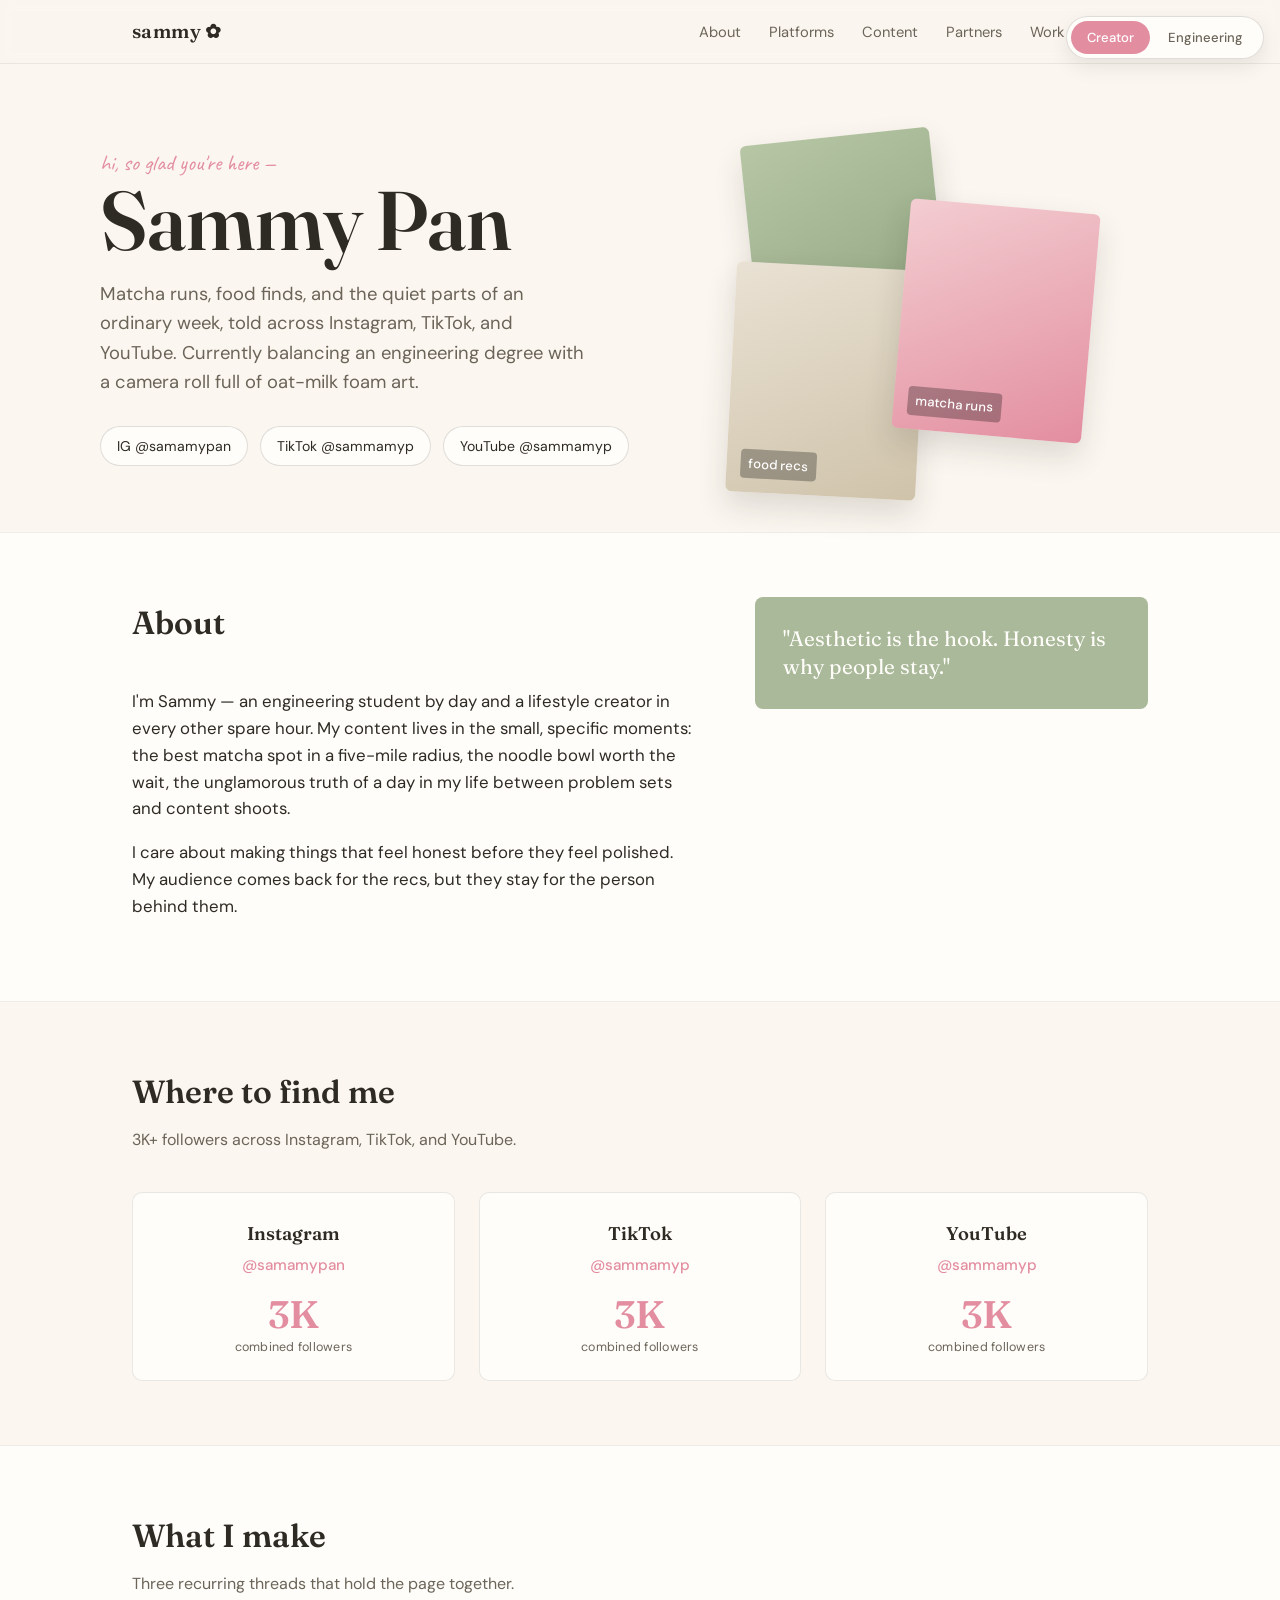
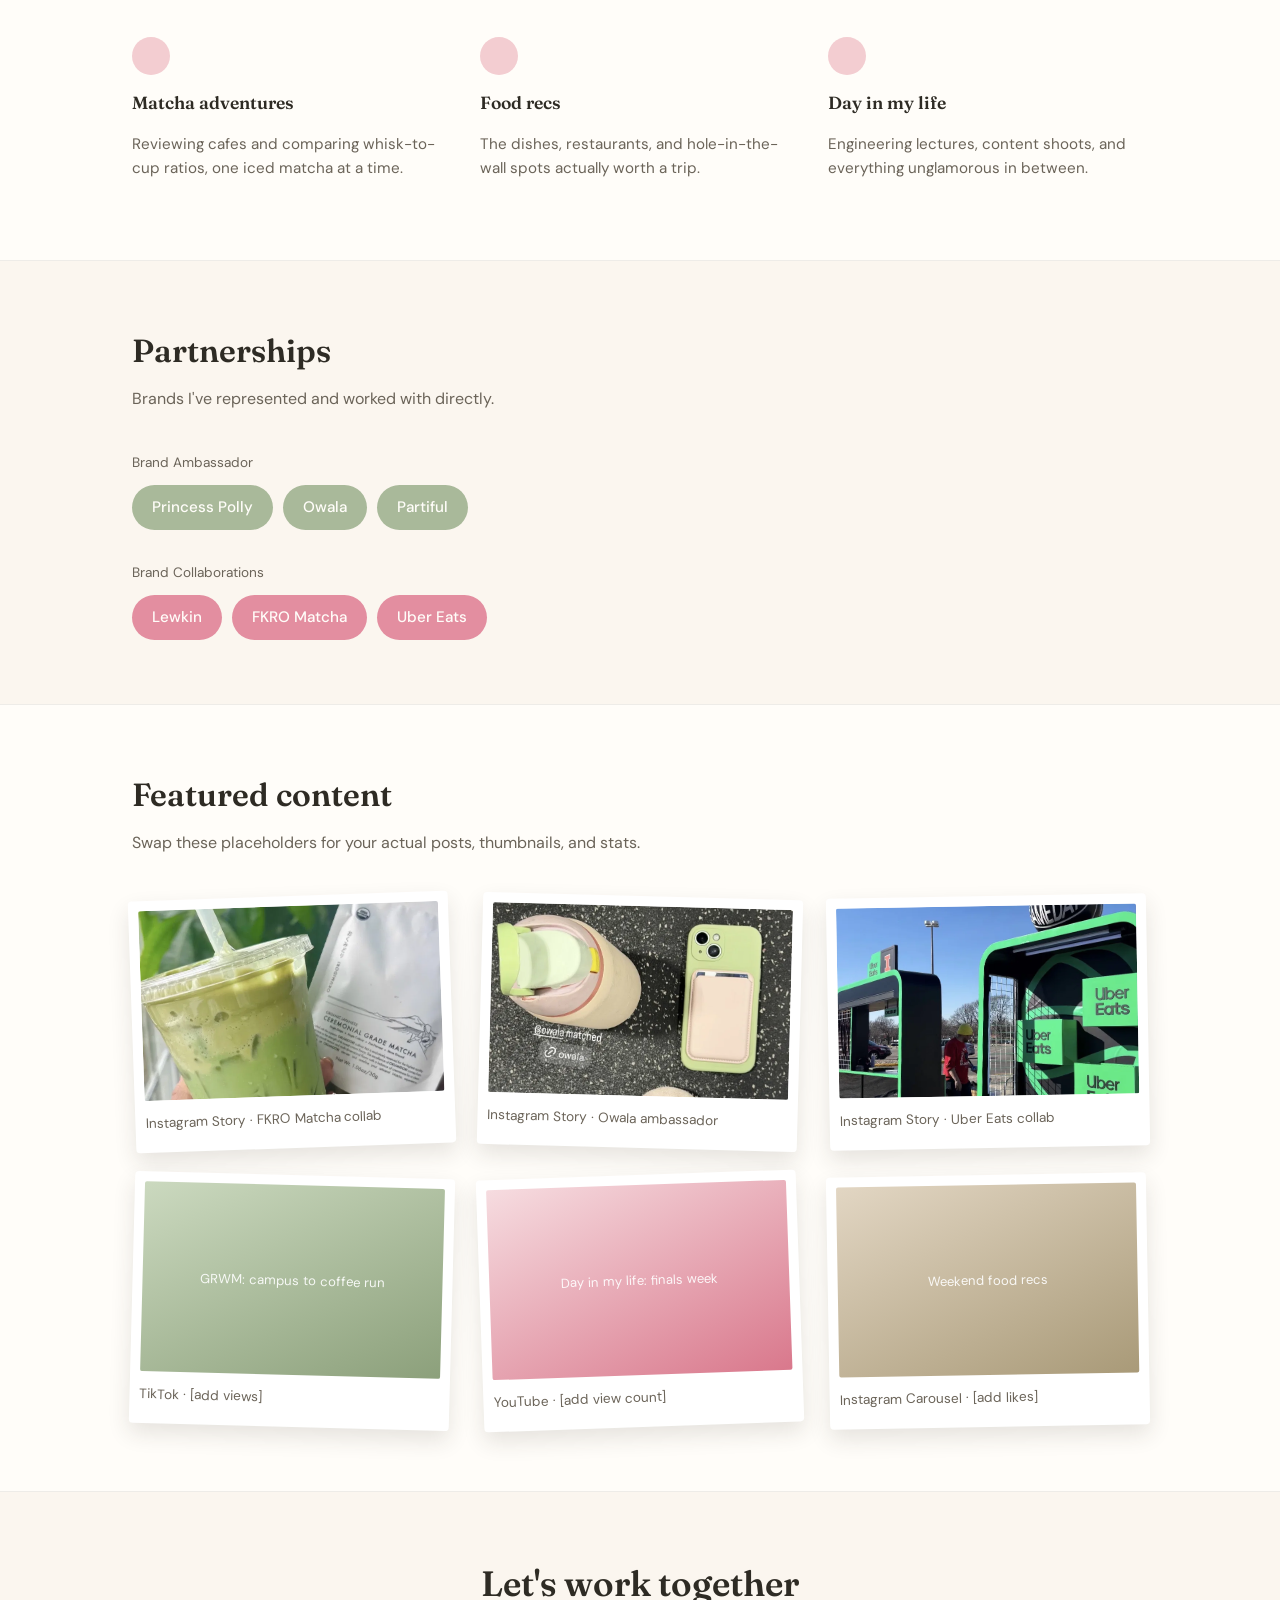
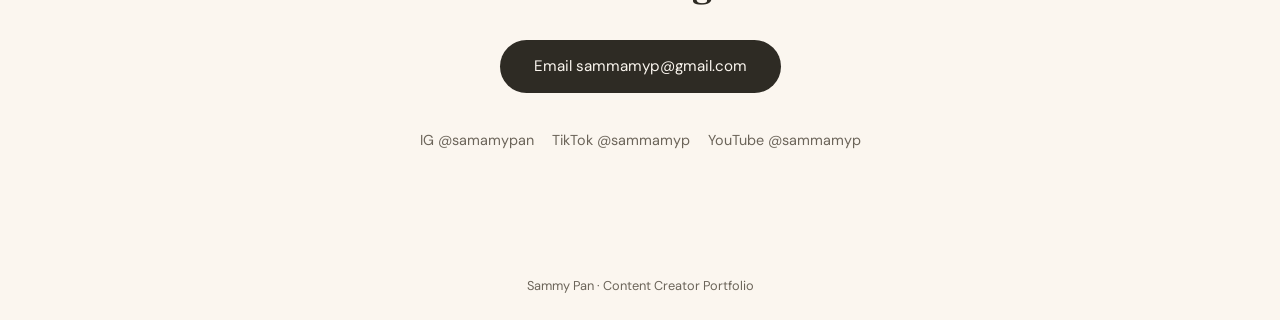
==== index.html @ 7d00486c "Add portfolio site Co-Authored-By: Claude Sonnet 5 <noreply@anthropic.com>" ====
<!DOCTYPE html>
<html lang="en">
<head>
<meta charset="UTF-8">
<meta name="viewport" content="width=device-width, initial-scale=1.0">
<title>Samantha Pan — Portfolio</title>
<link rel="preconnect" href="https://fonts.googleapis.com">
<link href="https://fonts.googleapis.com/css2?family=Fraunces:ital,opsz,wght@0,9..144,300;0,9..144,500;0,9..144,600;1,9..144,500&family=DM+Sans:wght@400;500;700&family=Caveat:wght@500;600&family=JetBrains+Mono:wght@400;500&display=swap" rel="stylesheet">
<link rel="stylesheet" href="style.css">
</head>
<body>

<div class="mode-switch">
  <button class="creator-btn active" onclick="setMode('creator')">Creator</button>
  <button class="eng-btn" onclick="setMode('engineering')">Engineering</button>
</div>

<!-- ============ CREATOR VIEW ============ -->
<div id="view-creator">

  <nav>
    <div class="wrap">
      <div class="brand">sammy ✿</div>
      <ul>
        <li><a href="#about">About</a></li>
        <li><a href="#platforms">Platforms</a></li>
        <li><a href="#pillars">Content</a></li>
        <li><a href="#partners">Partners</a></li>
        <li><a href="#featured">Work</a></li>
        <li><a href="#contact">Contact</a></li>
      </ul>
    </div>
  </nav>

  <header class="hero wrap">
    <div class="hero-grid">
      <div>
        <span class="note">hi, so glad you're here —</span>
        <h1>Sammy Pan</h1>
        <p class="tagline">Matcha runs, food finds, and the quiet parts of an ordinary week, told across Instagram, TikTok, and YouTube. Currently balancing an engineering degree with a camera roll full of oat-milk foam art.</p>
        <div class="handles">
          <span class="handle-chip">IG @samamypan</span>
          <span class="handle-chip">TikTok @sammamyp</span>
          <span class="handle-chip">YouTube @sammamyp</span>
        </div>
      </div>
      <div class="stack">
        <div class="card c1"><span>day in my life</span></div>
        <div class="card c2"><span>matcha runs</span></div>
        <div class="card c3"><span>food recs</span></div>
      </div>
    </div>
  </header>

  <section id="about">
    <div class="wrap about-grid">
      <div>
        <div class="section-head"><h2>About</h2></div>
        <p>I'm Sammy — an engineering student by day and a lifestyle creator in every other spare hour. My content lives in the small, specific moments: the best matcha spot in a five-mile radius, the noodle bowl worth the wait, the unglamorous truth of a day in my life between problem sets and content shoots.</p>
        <p>I care about making things that feel honest before they feel polished. My audience comes back for the recs, but they stay for the person behind them.</p>
      </div>
      <div class="pull">"Aesthetic is the hook. Honesty is why people stay."</div>
    </div>
  </section>

  <section id="platforms">
    <div class="wrap">
      <div class="section-head"><h2>Where to find me</h2><p>3K+ followers across Instagram, TikTok, and YouTube.</p></div>
      <div class="platform-grid">
        <div class="platform stat-only">
          <h3>Instagram</h3>
          <div class="handle">@samamypan</div>
          <div class="stat-number">3K<span>combined followers</span></div>
        </div>
        <div class="platform stat-only">
          <h3>TikTok</h3>
          <div class="handle">@sammamyp</div>
          <div class="stat-number">3K<span>combined followers</span></div>
        </div>
        <div class="platform stat-only">
          <h3>YouTube</h3>
          <div class="handle">@sammamyp</div>
          <div class="stat-number">3K<span>combined followers</span></div>
        </div>
      </div>
    </div>
  </section>

  <section id="pillars">
    <div class="wrap">
      <div class="section-head"><h2>What I make</h2><p>Three recurring threads that hold the page together.</p></div>
      <div class="pillar-row">
        <div class="pillar"><div class="mark"></div><h3>Matcha adventures</h3><p>Reviewing cafes and comparing whisk-to-cup ratios, one iced matcha at a time.</p></div>
        <div class="pillar"><div class="mark"></div><h3>Food recs</h3><p>The dishes, restaurants, and hole-in-the-wall spots actually worth a trip.</p></div>
        <div class="pillar"><div class="mark"></div><h3>Day in my life</h3><p>Engineering lectures, content shoots, and everything unglamorous in between.</p></div>
      </div>
    </div>
  </section>

  <section id="partners">
    <div class="wrap">
      <div class="section-head"><h2>Partnerships</h2><p>Brands I've represented and worked with directly.</p></div>
      <div class="partner-block">
        <div class="partner-label">Brand Ambassador</div>
        <div class="chips"><span class="chip">Princess Polly</span><span class="chip">Owala</span><span class="chip">Partiful</span></div>
      </div>
      <div class="partner-block">
        <div class="partner-label">Brand Collaborations</div>
        <div class="chips"><span class="chip alt">Lewkin</span><span class="chip alt">FKRO Matcha</span><span class="chip alt">Uber Eats</span></div>
      </div>
    </div>
  </section>

  <section id="featured">
    <div class="wrap">
      <div class="section-head"><h2>Featured content</h2><p>Swap these placeholders for your actual posts, thumbnails, and stats.</p></div>
      <div class="featured-grid">
        <div class="polaroid r1"><div class="photo real"><img src="assets/fkro.png" alt="FKRO Matcha collab"></div><div class="cap">Instagram Story · FKRO Matcha collab</div></div>
        <div class="polaroid r2"><div class="photo real"><img src="assets/owala.png" alt="Owala ambassador content"></div><div class="cap">Instagram Story · Owala ambassador</div></div>
        <div class="polaroid r3"><div class="photo real"><img src="assets/uber.png" alt="Uber Eats campus gameday activation"></div><div class="cap">Instagram Story · Uber Eats collab</div></div>
        <div class="polaroid r2"><div class="photo ph-a">GRWM: campus to coffee run</div><div class="cap">TikTok · [add views]</div></div>
        <div class="polaroid r1"><div class="photo ph-b">Day in my life: finals week</div><div class="cap">YouTube · [add view count]</div></div>
        <div class="polaroid r3"><div class="photo ph-c">Weekend food recs</div><div class="cap">Instagram Carousel · [add likes]</div></div>
      </div>
    </div>
  </section>

  <section id="contact">
    <div class="wrap">
      <h2>Let's work together</h2>
      <a class="cta-btn" href="mailto:sammamyp@gmail.com">Email sammamyp@gmail.com</a>
      <div class="contact-handles">
        <span>IG @samamypan</span><span>TikTok @sammamyp</span><span>YouTube @sammamyp</span>
      </div>
    </div>
  </section>

  <footer>Sammy Pan · Content Creator Portfolio</footer>
</div>

<!-- ============ ENGINEERING VIEW ============ -->
<div id="view-engineering" style="display:none;">

  <nav>
    <div class="wrap">
      <div class="brand mono">S. PAN — ME</div>
      <ul>
        <li><a href="#eng-skills">Skills</a></li>
        <li><a href="#eng-projects">Projects</a></li>
        <li><a href="#eng-research">Research</a></li>
        <li><a href="#eng-experience">Experience</a></li>
        <li><a href="#eng-achievements">Achievements</a></li>
        <li><a href="#eng-contact">Contact</a></li>
      </ul>
    </div>
  </nav>

  <header class="hero wrap">
    <div class="eng-hero-grid">
      <div>
        <span class="eng-tag">MECHANICAL ENGINEERING / MINOR IN CS</span>
        <h1>Samantha Pan</h1>
        <p class="tagline">I design, prototype, and build — from CAD models to code. Currently studying Mechanical Engineering at UIUC, with hands-on work spanning robotics, sustainable product design, and full-stack software.</p>
        <div class="eng-links">
          <a class="eng-btn solid" href="Samantha_Pan_Resume.pdf" target="_blank">Download Resume</a>
          <a class="eng-btn" href="https://www.linkedin.com/in/samanthap6" target="_blank">LinkedIn</a>
          <a class="eng-btn" href="mailto:samanthapan06@gmail.com">Email</a>
        </div>
      </div>
      <div class="spec-card">
        <div class="label">EDUCATION</div>
        <h3>University of Illinois Urbana-Champaign</h3>
        <p>B.S. Mechanical Engineering, Minor in Computer Science<br>Expected May 2028 · GPA 3.92/4.0 · Dean's List</p>
      </div>
    </div>
  </header>

  <section id="eng-skills">
    <div class="wrap">
      <div class="section-head">
        <span class="eng-tag">CAPABILITIES</span>
        <h2>Skills</h2>
      </div>
      <div class="skill-groups">
        <div class="skill-group">
          <h3>Engineering</h3>
          <div class="skill-tags">
            <span class="skill-tag">Autodesk Fusion CAD</span>
            <span class="skill-tag">3D Printing</span>
            <span class="skill-tag">Laser Cutting</span>
            <span class="skill-tag">GD&T</span>
            <span class="skill-tag">CompTIA A+</span>
            <span class="skill-tag">Whimsical</span>
          </div>
        </div>
        <div class="skill-group">
          <h3>Software</h3>
          <div class="skill-tags">
            <span class="skill-tag">JavaScript</span>
            <span class="skill-tag">React.js</span>
            <span class="skill-tag">C++</span>
            <span class="skill-tag">Java</span>
            <span class="skill-tag">Python</span>
            <span class="skill-tag">SQL</span>
            <span class="skill-tag">Git</span>
            <span class="skill-tag">Claude Code</span>
          </div>
        </div>
      </div>
    </div>
  </section>

  <section id="eng-projects">
    <div class="wrap">
      <div class="section-head">
        <span class="eng-tag">SELECTED WORK</span>
        <h2>Projects</h2>
      </div>
      <div class="eng-projects">
        <div class="proj-card">
          <div class="proj-photo" style="padding:0;display:flex;">
            <img src="assets/shelfPrint.png" alt="3D-printed zigzag display shelf, angle 1" style="width:33.33%;height:100%;object-fit:cover;">
            <img src="assets/stairCAD.png" alt="Zigzag shelf CAD model" style="width:33.34%;height:100%;object-fit:cover;background:#1a1a1a;">
          </div>
          <div class="proj-body">
            <div class="date">PERSONAL PROJECT</div>
            <h3>Zigzag Display Shelf</h3>
            <ul>
              <li>Designed and 3D-printed a modular zigzag shelf unit for displaying a figurine collection</li>
              <li>Engineered interlocking slotted rails for structural stability without hardware</li>
              <li>Iterated on print orientation and infill to balance strength and print time</li>
            </ul>
          </div>
        </div>
        <div class="proj-card">
          <div class="proj-photo grad-1" style="padding:0;">
            <img src="assets/roboarm.png" alt="Assembled Arduino robot arm" style="width:100%;height:100%;object-fit:cover;">
          </div>
          <div class="proj-body">
            <div class="date">MAY 2026</div>
            <h3>Arduino Robot Arm</h3>
            <ul>
              <li>Built a 5-DOF robotic arm from an open-source mechanical design, 3D-printing all structural components</li>
              <li>Isolated a 5V/2A+ external supply for the 6 servo motors from Arduino's logic circuit to safely handle high current draw</li>
              <li>Programmed all six servos via PlatformIO with custom speed-controlled interpolation for smooth, non-jerky motion</li>
            </ul>
          </div>
        </div>
        <div class="proj-card">
          <div class="proj-photo grad-2" style="padding:0;">
            <img src="assets/planter.png" alt="Self-watering planter CAD render" style="width:100%;height:100%;object-fit:cover;">
          </div>
          <div class="proj-body">
            <div class="date">MAY 2025</div>
            <h3>Sustainability Redesign: Self-Watering Planter</h3>
            <ul>
              <li>Repurposed a water bottle into a self-watering planter, prototyped in Autodesk Fusion CAD</li>
              <li>Evaluated 8+ design concepts with a Pugh Matrix for functionality, originality, and sustainability</li>
              <li>Created detailed engineering drawings using GD&T</li>
            </ul>
          </div>
        </div>
        <div class="proj-card">
          <div class="proj-photo" style="padding:0;display:flex;">
            <img src="assets/bottleHolderInitialDesign.png" alt="Expandable water bottle holder CAD render" style="width:33.33%;height:100%;object-fit:cover;background:#fff;">
            <img src="assets/bottleHolder.png" alt="Cup holder cross-section engineering drawing" style="width:33.34%;height:100%;object-fit:cover;background:#fff;">
          </div>
          <div class="proj-body">
            <div class="date">GROUP PROJECT</div>
            <h3>Expandable Water Bottle Holder</h3>
            <ul>
              <li>Designed an expandable holder with charm attachments, a release button, and swappable absorbent inserts</li>
              <li>Modeled the assembly in Autodesk Fusion CAD from concept sketch through final render</li>
              <li>Produced a full cross-section assembly drawing with GD&T callouts for manufacturing</li>
            </ul>
          </div>
        </div>
      </div>
    </div>
  </section>

  <section id="eng-research">
    <div class="wrap">
      <div class="section-head">
        <span class="eng-tag">RESEARCH</span>
        <h2>Human-AI Interaction in Craftwork</h2>
        <p>Research assistantship at UIUC's Hands-On Intelligence Lab, studying how people co-create with AI tools during hands-on making.</p>
      </div>
      <div class="eng-hero-grid" style="align-items:start;">
        <div class="spec-card">
          <div class="label">PILOT STUDY</div>
          <h3>Human–AI Interactions in Craftwork Environments</h3>
          <p style="margin-top:10px;">A design-based research study using a 2-hour e-textile patch workshop to observe how 10-15 participants of varying skill levels co-create with AI tools — and what happens to creativity, decision-making, and confidence in the process.</p>
          <p style="margin-top:14px;"><strong style="color:var(--navy);">Role:</strong> Research Assistant under Prof. Kyungwon Koh — helped shape research methodology, questions, and target subjects, and co-organized the workshop with a 7-person research team.</p>
          <p style="margin-top:14px;"><strong style="color:var(--navy);">Early insights:</strong> AI tends to function as a supportive collaborator rather than a replacement, participants often turn to peers over AI in maker settings, and visual demonstration outpaces chat-based guidance for learning.</p>
          <div class="eng-links" style="margin-top:18px;">
            <a class="eng-btn" href="assets/research-poster.pdf" target="_blank">View full poster (PDF)</a>
          </div>
        </div>
        <a href="assets/poster.png" target="_blank" style="display:block;">
          <img src="assets/poster.png" alt="Human-AI Interactions in Craftwork Environments research poster" style="width:100%;border-radius:6px;border:1px solid var(--blueprint-line);box-shadow:0 10px 22px rgba(31,42,56,0.1);">
        </a>
      </div>
      <div class="research-gallery">
        <div class="rg-item"><img src="assets/ideation.png" alt="Concept sketched from brainstorm"><span>Participant Ideation Drawing</span></div>
        <div class="rg-item"><img src="assets/product.png" alt="etextile final product"><span>Participant Completed E-textile</span></div>
        <div class="rg-item"><img src="assets/workshop.png" alt="Workshop participants building e-textile crafts"><span>Workshop in progress</span></div>
        <div class="rg-item"><img src="assets/jellyfish-sketches.jpg" alt="Participant concept sketches for e-textile jellyfish"><span>Participant sketches</span></div>
        <div class="rg-item"><img src="assets/jellyfish-finished.jpg" alt="Finished LED e-textile jellyfish craft"><span>Finished e-textile craft</span></div>
        <div class="rg-item"><img src="assets/bat-plush.jpg" alt="Finished LED e-textile bat craft"><span>Finished e-textile craft</span></div>
        <div class="rg-item"><img src="assets/presenter.jpg" alt="Researcher demonstrating a craft technique"><span>Facilitator demo</span></div>
      </div>
    </div>
  </section>

  <section id="eng-experience">
    <div class="wrap">
      <div class="section-head">
        <span class="eng-tag">WORK HISTORY</span>
        <h2>Experience</h2>
      </div>
      <div class="timeline">
        <div class="tl-item">
          <div class="date">JUN 2026 – AUG 2026</div>
          <h3>Product Automation Intern</h3>
          <div class="org">Simple Fractal · Remote</div>
          <p class="blurb">Designed wireframes for 5 automation bots, built an automated task-creation pipeline connecting Gmail, Google Meet, and Asana with Claude, and shipped 10+ pull requests for UX and ETL improvements.</p>
        </div>
        <div class="tl-item">
          <div class="date">JAN 2026 – PRESENT</div>
          <h3>Research Assistant</h3>
          <div class="org">Hands-On Intelligence Lab, Prof. Kyungwon Koh · Champaign, IL</div>
          <p class="blurb">Study human-AI interaction; helped organize a 10-person workshop analyzing AI integration in craftwork environments.</p>
        </div>
        <div class="tl-item">
          <div class="date">NOV 2024 – MAY 2025</div>
          <h3>Maker Lab Assistant</h3>
          <div class="org">Jackson Innovation Studio · Champaign, IL</div>
          <p class="blurb">Managed inventory for 50+ precision tools and worked with 75+ students to optimize 3D print designs, improving average print time by 20%.</p>
        </div>
      </div>
    </div>
  </section>

  <section id="eng-achievements">
    <div class="wrap">
      <div class="section-head">
        <span class="eng-tag">RECOGNITION</span>
        <h2>Achievements</h2>
      </div>
      <div class="achv-list">
        <div class="achv-item">UIUC Dean's List, 2024–2025</div>
        <div class="achv-item">Grainger Engineering Achievement Scholarship</div>
        <div class="achv-item">Wylder Scholarship</div>
        <div class="achv-item">Legacy Scholarship</div>
      </div>
    </div>
  </section>

  <section id="eng-contact">
    <div class="wrap">
      <h2>Let's connect</h2>
      <div class="eng-links" style="justify-content:center;margin-top:24px;">
        <a class="eng-btn solid" href="mailto:samanthapan06@gmail.com">Email samanthapan06@gmail.com</a>
        <a class="eng-btn" href="https://www.linkedin.com/in/samanthap6" target="_blank">LinkedIn</a>
        <a class="eng-btn" href="Samantha_Pan_Resume.pdf" target="_blank">Resume</a>
      </div>
    </div>
  </section>

  <footer>Samantha Pan · Mechanical Engineering Portfolio</footer>
</div>

<script src="script.js"></script>
</body>
</html>
---- style.css ----
:root{
  /* creator palette */
  --cream:#FBF6EF;
  --sage:#A9B99A;
  --sage-dark:#7C8E71;
  --blush:#F3CDD1;
  --blush-deep:#E38EA0;
  --ink:#2E2B24;
  --ink-soft:#6B6459;
  --paper:#FFFDF9;

  /* engineering palette */
  --navy:#1F2A38;
  --navy-deep:#141D27;
  --steel:#5B7C99;
  --steel-light:#AEC3D4;
  --blueprint:#EFF3F5;
  --blueprint-line:rgba(31,42,56,0.08);
  --eng-ink:#1F2A38;
  --eng-soft:#5B6672;
}

*{box-sizing:border-box;}
html{scroll-behavior:smooth;}
body{
  margin:0;
  background:var(--cream);
  color:var(--ink);
  font-family:'DM Sans', sans-serif;
  font-size:16px;
  line-height:1.6;
  transition:background .35s ease, color .35s ease;
}
h1,h2,h3{
  font-family:'Fraunces', serif;
  font-weight:600;
  margin:0;
}
a{color:inherit;}
.wrap{max-width:1080px;margin:0 auto;padding:0 32px;}
.note{
  font-family:'Caveat', cursive;
  font-size:1.4rem;
  color:var(--blush-deep);
  display:inline-block;
}

/* ============ MODE SWITCH ============ */
.mode-switch{
  position:fixed;
  top:16px;right:16px;
  z-index:100;
  background:var(--paper);
  border:1px solid rgba(46,43,36,0.15);
  border-radius:999px;
  padding:4px;
  display:flex;
  gap:2px;
  box-shadow:0 8px 20px rgba(0,0,0,0.08);
}
.mode-switch button{
  border:none;
  background:transparent;
  padding:8px 16px;
  border-radius:999px;
  font-family:'DM Sans',sans-serif;
  font-size:0.82rem;
  font-weight:500;
  cursor:pointer;
  color:var(--ink-soft);
  transition:background .2s, color .2s;
}
.mode-switch button.active.creator-btn{background:var(--blush-deep);color:#fff;}
.mode-switch button.active.eng-btn{background:var(--navy);color:#fff;}
@media (max-width:520px){
  .mode-switch{top:auto;bottom:16px;right:16px;}
}

/* ============ SHARED NAV ============ */
nav{
  position:sticky;top:0;z-index:50;
  background:rgba(251,246,239,0.9);
  backdrop-filter:blur(6px);
  border-bottom:1px solid rgba(46,43,36,0.08);
}
nav .wrap{
  display:flex;align-items:center;justify-content:space-between;
  padding-top:16px;padding-bottom:16px;
}
nav .brand{font-family:'Fraunces',serif;font-weight:600;font-size:1.2rem;letter-spacing:0.02em;}
nav ul{list-style:none;display:flex;gap:28px;margin:0;padding:0;}
nav a{text-decoration:none;font-size:0.92rem;color:var(--ink-soft);transition:color .2s;}
nav a:hover{color:var(--blush-deep);}
@media (max-width:640px){ nav ul{gap:14px;} nav a{font-size:0.78rem;} }

/* ================================================================
   CREATOR VIEW
================================================================ */
#view-creator .hero{padding:72px 0 56px;}
.hero-grid{display:grid;grid-template-columns:1.2fr 1fr;gap:48px;align-items:center;}
.hero h1{font-size:clamp(3rem, 7vw, 5.2rem);line-height:0.95;letter-spacing:-0.01em;}
.hero .tagline{margin-top:20px;max-width:38ch;font-size:1.15rem;color:var(--ink-soft);}
.handles{margin-top:28px;display:flex;flex-wrap:wrap;gap:12px;}
.handle-chip{border:1px solid rgba(46,43,36,0.15);padding:8px 16px;border-radius:999px;font-size:0.88rem;background:var(--paper);}
.stack{position:relative;height:340px;}
.card{position:absolute;width:190px;height:230px;border-radius:6px;box-shadow:0 14px 30px rgba(46,43,36,0.14);display:flex;align-items:flex-end;padding:14px;color:#fff;font-size:0.82rem;font-weight:500;}
.card span{background:rgba(0,0,0,0.28);padding:4px 8px;border-radius:4px;}
.card.c1{background:linear-gradient(155deg,#B7C7A6,#8CA07B);top:0;left:40px;transform:rotate(-6deg);}
.card.c2{background:linear-gradient(155deg,#F3CDD1,#E38EA0);top:70px;left:190px;transform:rotate(5deg);z-index:2;}
.card.c3{background:linear-gradient(155deg,#E9E1D3,#CFC3AA);top:130px;left:20px;transform:rotate(3deg);}
@media (max-width:820px){
  .hero-grid{grid-template-columns:1fr;}
  .stack{height:260px;margin-top:12px;}
  .card{width:150px;height:180px;}
  .card.c1{left:10px;} .card.c2{left:130px;top:40px;} .card.c3{left:0;top:90px;}
}

#view-creator section{padding:64px 0;}
#view-creator .section-head{margin-bottom:40px;max-width:60ch;}
#view-creator .section-head h2{font-size:2rem;}
#view-creator .section-head p{color:var(--ink-soft);margin-top:10px;}

#about{background:var(--paper);border-top:1px solid rgba(46,43,36,0.08);border-bottom:1px solid rgba(46,43,36,0.08);}
.about-grid{display:grid;grid-template-columns:1.3fr 0.9fr;gap:56px;align-items:start;}
.about-grid p{font-size:1.05rem;} .about-grid p + p{margin-top:16px;}
.pull{background:var(--sage);color:var(--paper);padding:28px;border-radius:8px;font-family:'Fraunces',serif;font-size:1.3rem;line-height:1.35;}
@media (max-width:820px){ .about-grid{grid-template-columns:1fr;} }

.platform-grid{display:grid;grid-template-columns:repeat(3,1fr);gap:24px;}
.platform{background:var(--paper);border:1px solid rgba(46,43,36,0.1);border-radius:10px;padding:26px;transition:transform .2s ease, box-shadow .2s ease;}
.platform:hover{transform:translateY(-4px);box-shadow:0 12px 24px rgba(46,43,36,0.1);}
.platform h3{font-size:1.15rem;margin-bottom:4px;}
.platform .handle{color:var(--blush-deep);font-weight:500;font-size:0.95rem;}
.platform .stat-placeholder{margin-top:14px;font-size:0.8rem;color:var(--ink-soft);border:1px dashed rgba(46,43,36,0.25);padding:8px 10px;border-radius:6px;}
.platform p.desc{margin-top:12px;font-size:0.92rem;color:var(--ink-soft);}
.platform.stat-only{text-align:center;}
.stat-number{margin-top:18px;font-family:'Fraunces',serif;font-size:2.4rem;font-weight:600;color:var(--blush-deep);line-height:1;}
.stat-number span{display:block;margin-top:8px;font-family:'DM Sans',sans-serif;font-size:0.78rem;font-weight:400;color:var(--ink-soft);letter-spacing:0.02em;}
@media (max-width:820px){ .platform-grid{grid-template-columns:1fr;} }

#pillars{background:var(--paper);border-top:1px solid rgba(46,43,36,0.08);border-bottom:1px solid rgba(46,43,36,0.08);}
.pillar-row{display:grid;grid-template-columns:repeat(3,1fr);gap:28px;}
.pillar .mark{width:38px;height:38px;border-radius:50%;background:var(--blush);margin-bottom:14px;}
.pillar h3{font-size:1.1rem;margin-bottom:8px;}
.pillar p{color:var(--ink-soft);font-size:0.95rem;}
@media (max-width:820px){ .pillar-row{grid-template-columns:1fr;} }

.partner-block + .partner-block{margin-top:32px;}
.partner-label{font-size:0.85rem;color:var(--ink-soft);margin-bottom:12px;}
.chips{display:flex;flex-wrap:wrap;gap:10px;}
.chip{background:var(--sage);color:var(--paper);padding:10px 20px;border-radius:999px;font-size:0.95rem;font-weight:500;}
.chip.alt{background:var(--blush-deep);}

#featured{background:var(--paper);border-top:1px solid rgba(46,43,36,0.08);border-bottom:1px solid rgba(46,43,36,0.08);}
.featured-grid{display:grid;grid-template-columns:repeat(3,1fr);gap:28px;}
.polaroid{background:#fff;padding:10px 10px 18px;border-radius:4px;box-shadow:0 10px 22px rgba(46,43,36,0.12);}
.polaroid .photo{height:190px;border-radius:2px;display:flex;align-items:center;justify-content:center;color:rgba(255,255,255,0.9);font-size:0.82rem;text-align:center;padding:12px;overflow:hidden;}
.polaroid .photo.real{padding:0;}
.polaroid .photo.real img{width:100%;height:100%;object-fit:cover;display:block;}
.polaroid .photo.ph-a{background:linear-gradient(155deg,#CBD9BF,#8CA07B);}
.polaroid .photo.ph-b{background:linear-gradient(155deg,#F6DCE0,#D9788C);}
.polaroid .photo.ph-c{background:linear-gradient(155deg,#E2D6C3,#A99A78);}
.polaroid .cap{margin-top:12px;font-size:0.85rem;color:var(--ink-soft);}
.polaroid.r1{transform:rotate(-2deg);} .polaroid.r2{transform:rotate(1.5deg);} .polaroid.r3{transform:rotate(-1deg);}
@media (max-width:820px){ .featured-grid{grid-template-columns:repeat(2,1fr);} }
@media (max-width:520px){ .featured-grid{grid-template-columns:1fr;} }

#view-creator #contact{text-align:center;padding-bottom:100px;}
#view-creator #contact h2{font-size:2.2rem;max-width:20ch;margin:0 auto;}
.cta-btn{display:inline-block;margin-top:28px;background:var(--ink);color:var(--cream);padding:14px 34px;border-radius:999px;text-decoration:none;font-size:0.95rem;transition:transform .2s;}
.cta-btn:hover{transform:translateY(-2px);}
.contact-handles{margin-top:36px;display:flex;justify-content:center;gap:18px;flex-wrap:wrap;color:var(--ink-soft);font-size:0.9rem;}

footer{text-align:center;padding:24px 0;font-size:0.8rem;color:var(--ink-soft);}

/* ================================================================
   ENGINEERING VIEW
================================================================ */
#view-engineering{
  background:
    linear-gradient(var(--blueprint-line) 1px, transparent 1px),
    linear-gradient(90deg, var(--blueprint-line) 1px, transparent 1px);
  background-size:36px 36px;
  background-color:var(--blueprint);
  color:var(--eng-ink);
}
#view-engineering nav{background:rgba(239,243,245,0.92);border-bottom:1px solid var(--blueprint-line);}
#view-engineering nav a:hover{color:var(--steel);}
#view-engineering .mono{font-family:'JetBrains Mono',monospace;}

#view-engineering .hero{padding:80px 0 60px;}
.eng-hero-grid{display:grid;grid-template-columns:1.3fr 0.9fr;gap:48px;align-items:start;}
.eng-tag{font-family:'JetBrains Mono',monospace;font-size:0.78rem;letter-spacing:0.06em;color:var(--steel);}
#view-engineering .hero h1{
  font-size:clamp(2.6rem,6vw,4.2rem);
  line-height:1;
  color:var(--navy);
  margin-top:10px;
}
#view-engineering .hero .tagline{margin-top:18px;max-width:44ch;font-size:1.08rem;color:var(--eng-soft);}
.eng-links{margin-top:26px;display:flex;flex-wrap:wrap;gap:12px;}
.eng-btn{
  display:inline-block;padding:11px 22px;border-radius:4px;
  text-decoration:none;font-size:0.9rem;font-weight:500;
  border:1px solid var(--navy);color:var(--navy);
  transition:background .2s,color .2s;
}
.eng-btn:hover{background:var(--navy);color:#fff;}
.eng-btn.solid{background:var(--navy);color:#fff;}
.eng-btn.solid:hover{background:var(--navy-deep);}

.spec-card{
  background:#fff;border:1px solid var(--blueprint-line);border-radius:4px;
  padding:24px;
}
.spec-card .label{font-family:'JetBrains Mono',monospace;font-size:0.72rem;color:var(--steel);letter-spacing:0.04em;margin-bottom:10px;}
.spec-card h3{font-size:1.15rem;color:var(--navy);}
.spec-card p{font-size:0.92rem;color:var(--eng-soft);margin-top:6px;}
@media (max-width:820px){ .eng-hero-grid{grid-template-columns:1fr;} }

#view-engineering section{padding:60px 0;}
#view-engineering .section-head{margin-bottom:36px;max-width:60ch;}
#view-engineering .section-head .eng-tag{display:block;margin-bottom:8px;}
#view-engineering .section-head h2{font-size:1.9rem;color:var(--navy);}
#view-engineering .section-head p{color:var(--eng-soft);margin-top:8px;}

#eng-skills{background:#fff;border-top:1px solid var(--blueprint-line);border-bottom:1px solid var(--blueprint-line);}
.skill-groups{display:grid;grid-template-columns:1fr 1fr;gap:36px;}
.skill-group h3{font-size:1rem;color:var(--navy);margin-bottom:14px;}
.skill-tags{display:flex;flex-wrap:wrap;gap:8px;}
.skill-tag{
  font-family:'JetBrains Mono',monospace;font-size:0.78rem;
  background:var(--blueprint);border:1px solid var(--blueprint-line);
  color:var(--eng-ink);padding:6px 12px;border-radius:4px;
}
@media (max-width:700px){ .skill-groups{grid-template-columns:1fr;} }

.eng-projects{display:grid;grid-template-columns:repeat(auto-fit,minmax(280px,1fr));gap:26px;}
.proj-card{background:#fff;border:1px solid var(--blueprint-line);border-radius:6px;overflow:hidden;}
.proj-photo{
  height:170px;display:flex;align-items:center;justify-content:center;
  color:rgba(255,255,255,0.92);font-size:0.82rem;text-align:center;padding:14px;
  font-family:'JetBrains Mono',monospace;
}
.proj-photo.grad-1{background:linear-gradient(155deg,#5B7C99,#1F2A38);}
.proj-photo.grad-2{background:linear-gradient(155deg,#8CA07B,#3F4F3A);}
.proj-photo.grad-3{background:linear-gradient(155deg,#7A8A9A,#2E3B48);}
.proj-body{padding:20px;}
.proj-body .date{font-family:'JetBrains Mono',monospace;font-size:0.72rem;color:var(--steel);}
.proj-body h3{font-size:1.05rem;margin-top:6px;color:var(--navy);}
.proj-body ul{margin:10px 0 0;padding-left:18px;font-size:0.87rem;color:var(--eng-soft);}
.proj-body li + li{margin-top:6px;}
@media (max-width:900px){ .eng-projects{grid-template-columns:1fr;} }

#eng-research{border-top:1px solid var(--blueprint-line);}
.research-gallery{
  margin-top:28px;
  display:grid;
  grid-template-columns:repeat(5,1fr);
  gap:14px;
}
.rg-item{background:#fff;border:1px solid var(--blueprint-line);border-radius:6px;overflow:hidden;}
.rg-item img{width:100%;height:130px;object-fit:cover;display:block;}
.rg-item span{display:block;padding:8px 10px;font-size:0.72rem;color:var(--eng-soft);font-family:'JetBrains Mono',monospace;}
@media (max-width:900px){ .research-gallery{grid-template-columns:repeat(3,1fr);} }
@media (max-width:560px){ .research-gallery{grid-template-columns:repeat(2,1fr);} }
#eng-experience{background:#fff;border-top:1px solid var(--blueprint-line);border-bottom:1px solid var(--blueprint-line);}
.timeline{border-left:2px solid var(--blueprint-line);padding-left:28px;}
.tl-item{position:relative;padding-bottom:34px;}
.tl-item:last-child{padding-bottom:0;}
.tl-item::before{
  content:"";position:absolute;left:-33px;top:4px;
  width:10px;height:10px;border-radius:50%;background:var(--steel);
}
.tl-item .date{font-family:'JetBrains Mono',monospace;font-size:0.72rem;color:var(--steel);}
.tl-item h3{font-size:1.05rem;color:var(--navy);margin-top:4px;}
.tl-item .org{font-size:0.9rem;color:var(--eng-soft);margin-top:2px;}
.tl-item p.blurb{font-size:0.9rem;color:var(--eng-soft);margin-top:8px;max-width:65ch;}

.achv-list{display:grid;grid-template-columns:repeat(2,1fr);gap:14px;}
.achv-item{background:#fff;border:1px solid var(--blueprint-line);border-radius:4px;padding:16px 18px;font-size:0.92rem;color:var(--eng-ink);}
@media (max-width:700px){ .achv-list{grid-template-columns:1fr;} }

#view-engineering #contact{text-align:center;padding-bottom:100px;}
#view-engineering #contact h2{color:var(--navy);}
#view-engineering .contact-handles{color:var(--eng-soft);}
#view-engineering footer{color:var(--eng-soft);border-top:1px solid var(--blueprint-line);}
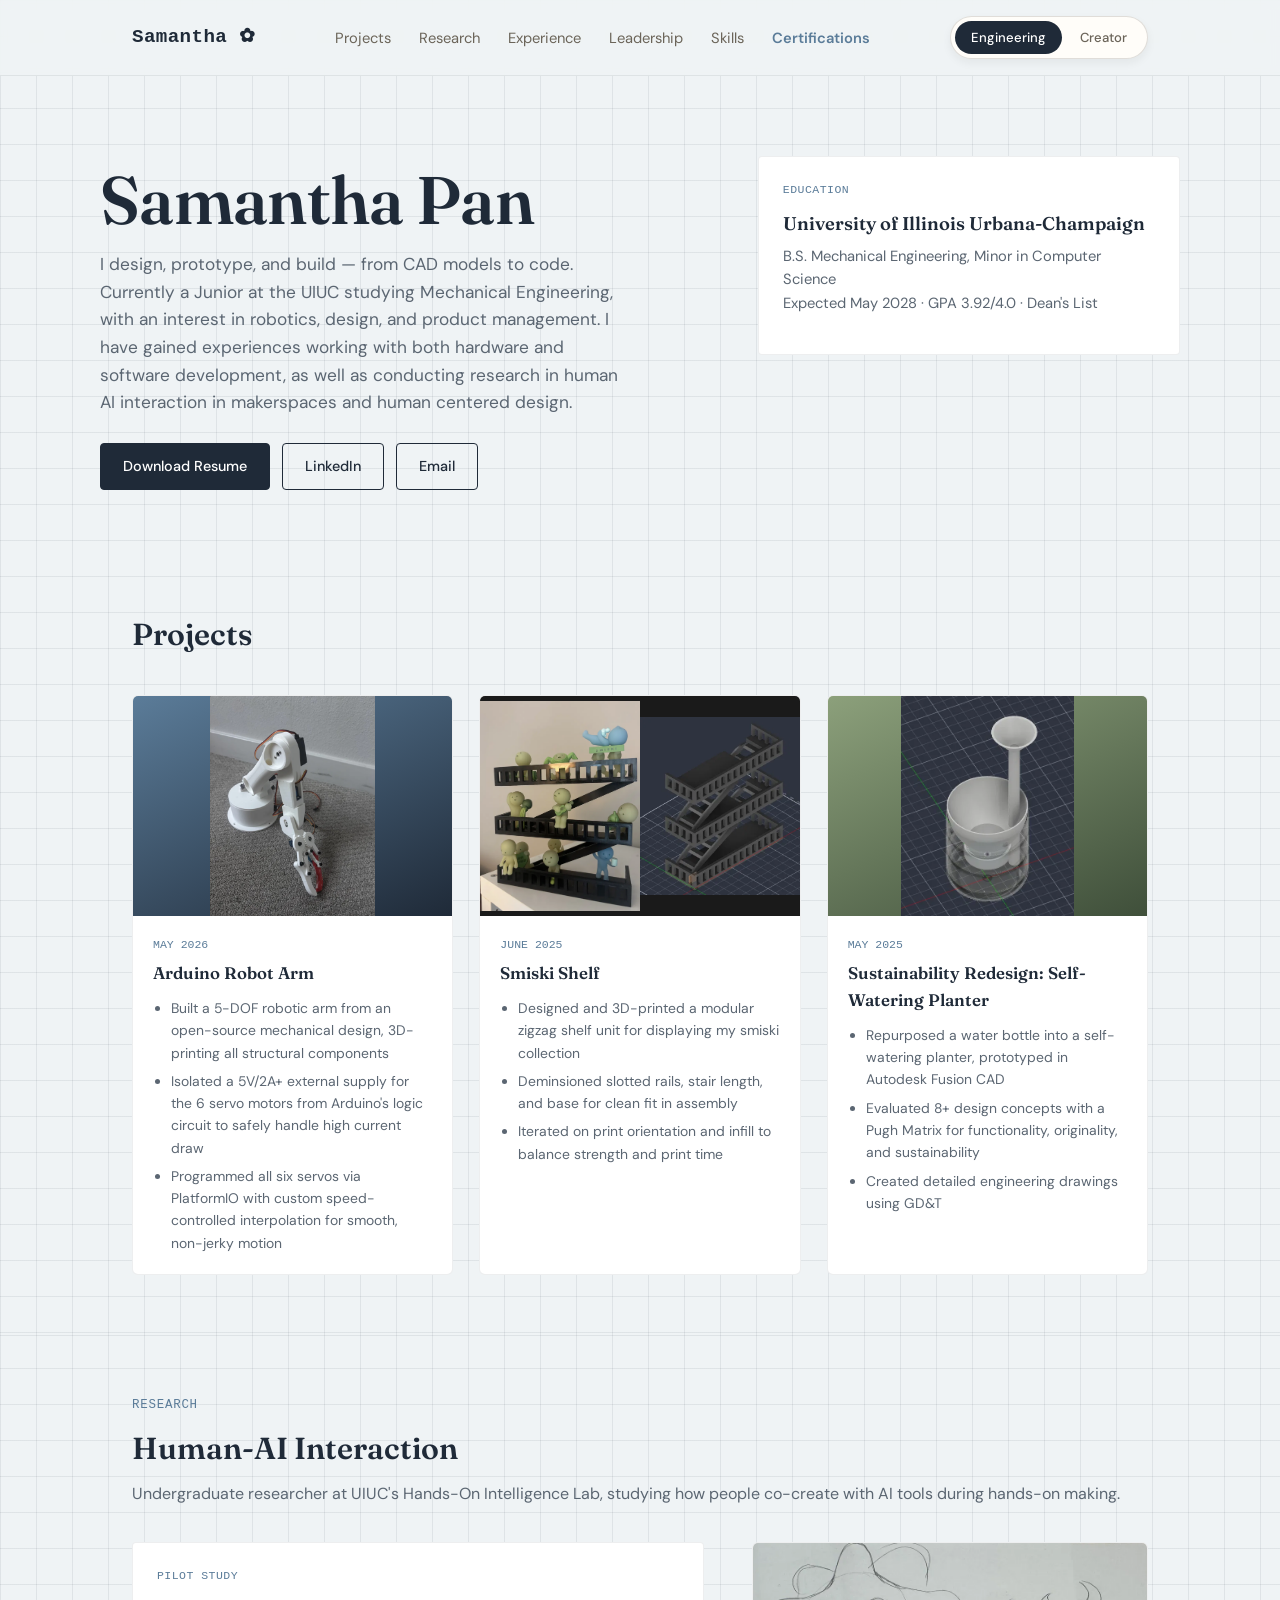
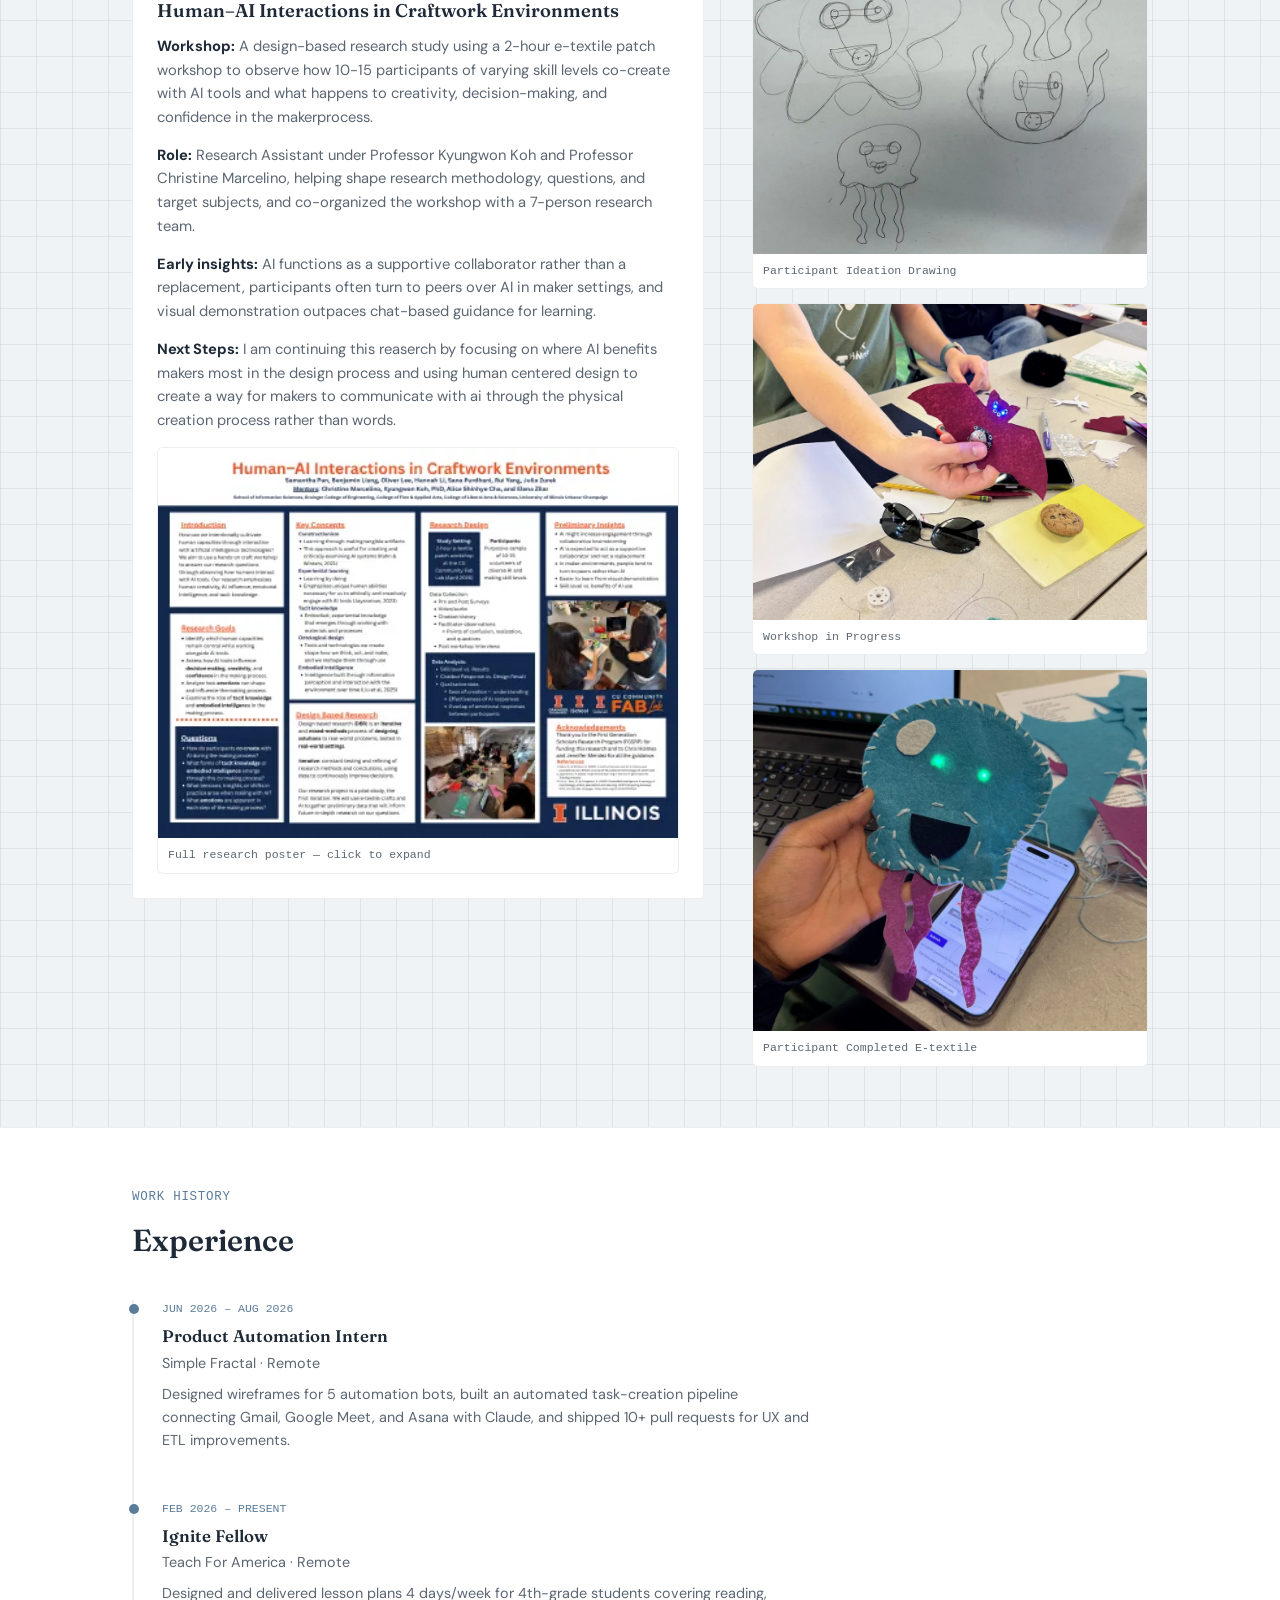
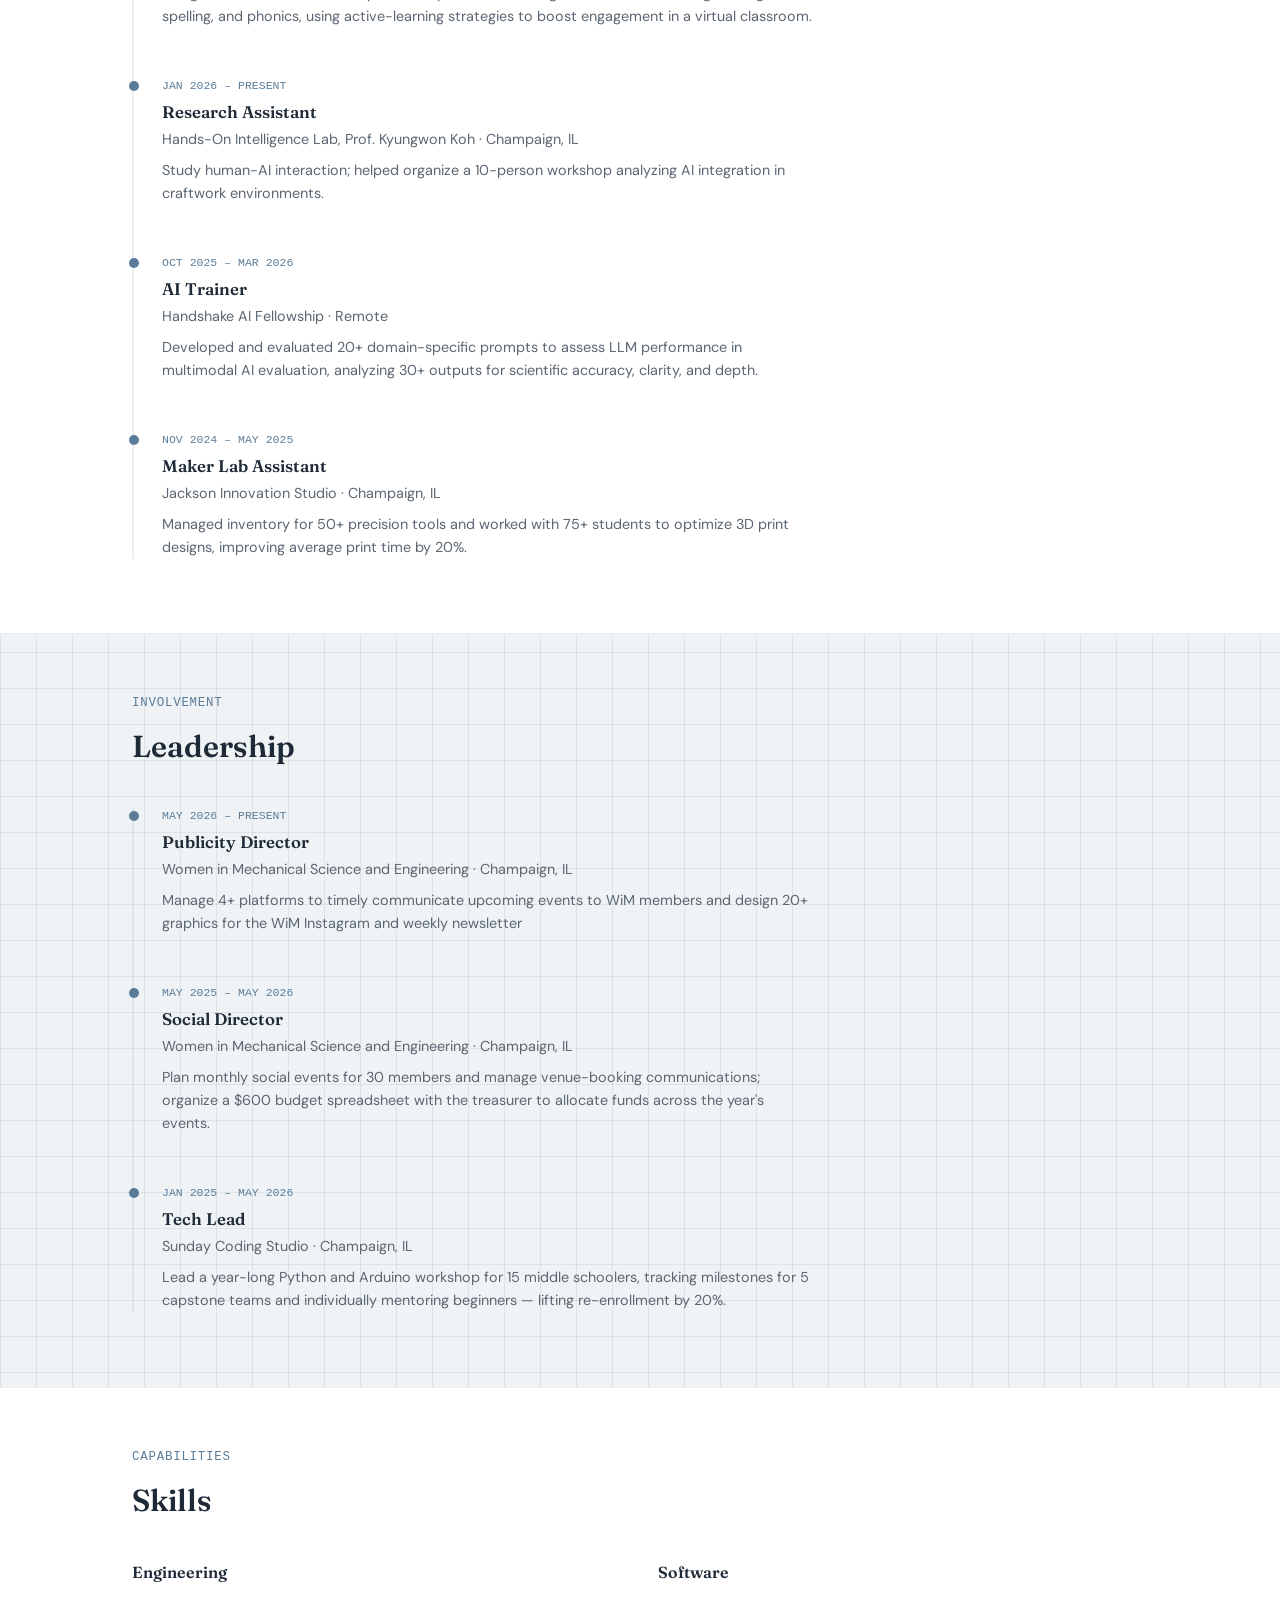
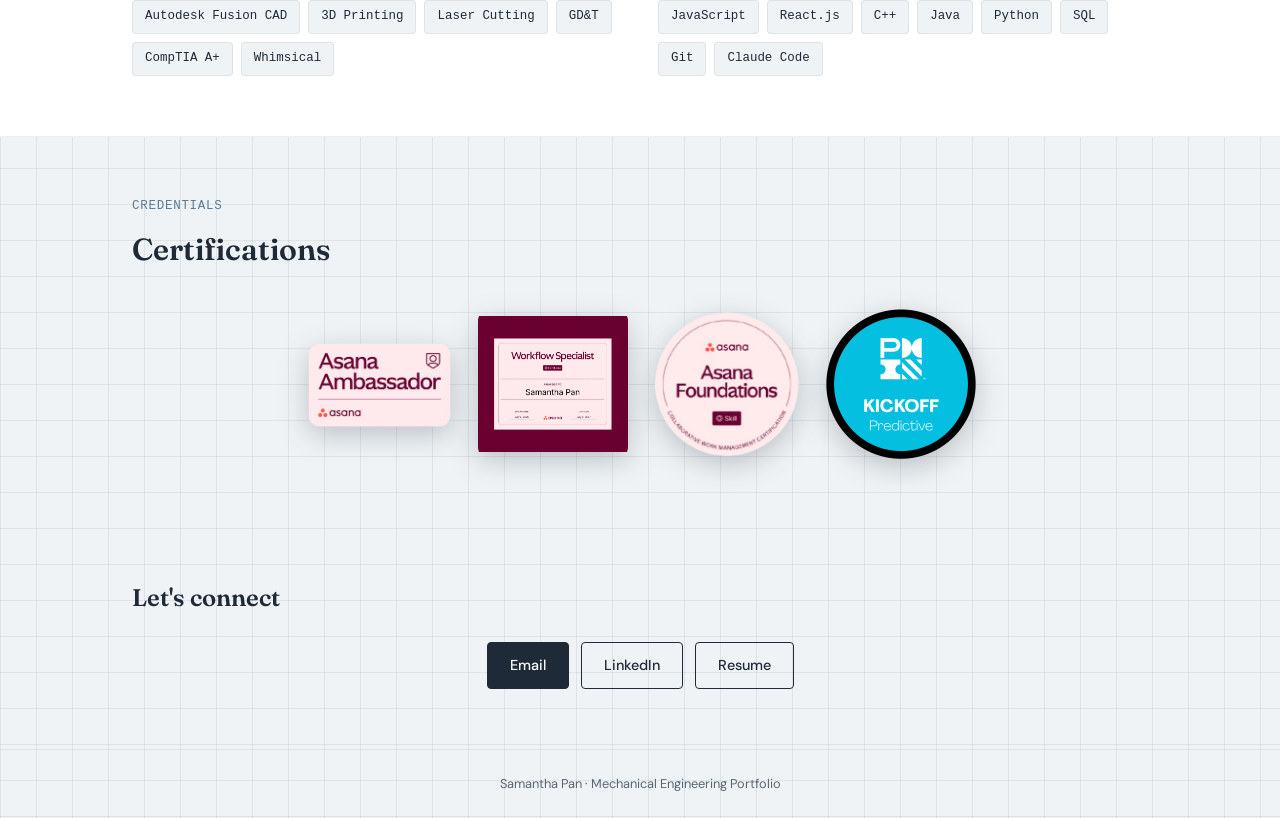
==== commit 78ed1b68: "Finished portfolio changes, animations, images, and details" ====
--- a/index.html
+++ b/index.html
@@ -3,166 +3,178 @@
 <head>
 <meta charset="UTF-8">
 <meta name="viewport" content="width=device-width, initial-scale=1.0">
-<title>Samantha Pan — Portfolio</title>
+<title>Samantha Pan — Engineering Portfolio</title>
 <link rel="preconnect" href="https://fonts.googleapis.com">
 <link href="https://fonts.googleapis.com/css2?family=Fraunces:ital,opsz,wght@0,9..144,300;0,9..144,500;0,9..144,600;1,9..144,500&family=DM+Sans:wght@400;500;700&family=Caveat:wght@500;600&family=JetBrains+Mono:wght@400;500&display=swap" rel="stylesheet">
 <link rel="stylesheet" href="style.css">
 </head>
 <body>
 
-<div class="mode-switch">
-  <button class="creator-btn active" onclick="setMode('creator')">Creator</button>
-  <button class="eng-btn" onclick="setMode('engineering')">Engineering</button>
-</div>
+
 
 <!-- ============ CREATOR VIEW ============ -->
-<div id="view-creator">
+<div id="view-creator" style="display:none;">
 
   <nav>
     <div class="wrap">
-      <div class="brand">sammy ✿</div>
+      <div class="brand">Samantha ✿</div>
       <ul>
         <li><a href="#about">About</a></li>
         <li><a href="#platforms">Platforms</a></li>
         <li><a href="#pillars">Content</a></li>
-        <li><a href="#partners">Partners</a></li>
-        <li><a href="#featured">Work</a></li>
-        <li><a href="#contact">Contact</a></li>
+        <li><a href="#partners">Brands</a></li>
       </ul>
+      <div class="mode-switch">
+        <button class="eng-btn active" onclick="setMode('engineering')">Engineering</button>
+        <button class="creator-btn" onclick="setMode('creator')">Creator</button>
+      </div>
     </div>
   </nav>
 
   <header class="hero wrap">
     <div class="hero-grid">
       <div>
-        <span class="note">hi, so glad you're here —</span>
-        <h1>Sammy Pan</h1>
-        <p class="tagline">Matcha runs, food finds, and the quiet parts of an ordinary week, told across Instagram, TikTok, and YouTube. Currently balancing an engineering degree with a camera roll full of oat-milk foam art.</p>
-        <div class="handles">
-          <span class="handle-chip">IG @samamypan</span>
-          <span class="handle-chip">TikTok @sammamyp</span>
-          <span class="handle-chip">YouTube @sammamyp</span>
+        <span class="note">Welcome to my page —</span>
+        <h1>Samantha Pan</h1>
+        <p class="tagline">Matcha enthusiast, foodie, designer, and engineer</p>
+        <div class="social-icons">
+          <a class="social-icon" href="https://instagram.com/samamypan" target="_blank" aria-label="Instagram">
+            <svg viewBox="0 0 24 24" fill="none" stroke="currentColor" stroke-width="2" stroke-linecap="round" stroke-linejoin="round"><rect x="2" y="2" width="20" height="20" rx="5" ry="5"></rect><path d="M16 11.37A4 4 0 1 1 12.63 8 4 4 0 0 1 16 11.37z"></path><line x1="17.5" y1="6.5" x2="17.51" y2="6.5"></line></svg>
+          </a>
+          <a class="social-icon" href="https://www.tiktok.com/@sammamyp" target="_blank" aria-label="TikTok">
+            <svg viewBox="0 0 24 24" fill="currentColor"><path d="M16.5 2h-3.2v13.6c0 1.5-1.2 2.7-2.7 2.7s-2.7-1.2-2.7-2.7 1.2-2.7 2.7-2.7c.3 0 .6 0 .8.1V9.7c-.3 0-.5-.1-.8-.1-3.2 0-5.9 2.6-5.9 5.9S8.4 21.4 11.6 21.4s5.9-2.6 5.9-5.9V8.4c1.2 1 2.7 1.6 4.4 1.6V6.8c-2.7 0-4.9-2.1-5-4.8z"></path></svg>
+          </a>
+          <a class="social-icon" href="https://www.youtube.com/@sammamypan" target="_blank" aria-label="YouTube">
+            <svg viewBox="0 0 24 24" fill="none" stroke="currentColor" stroke-width="2" stroke-linecap="round" stroke-linejoin="round"><path d="M22.54 6.42a2.78 2.78 0 0 0-1.94-2C18.88 4 12 4 12 4s-6.88 0-8.6.46a2.78 2.78 0 0 0-1.94 2A29 29 0 0 0 1 11.75a29 29 0 0 0 .46 5.33A2.78 2.78 0 0 0 3.4 19c1.72.46 8.6.46 8.6.46s6.88 0 8.6-.46a2.78 2.78 0 0 0 1.94-2 29 29 0 0 0 .46-5.25 29 29 0 0 0-.46-5.33z"></path><polygon points="9.75 15.02 15.5 11.75 9.75 8.48 9.75 15.02"></polygon></svg>
+          </a>
         </div>
       </div>
       <div class="stack">
-        <div class="card c1"><span>day in my life</span></div>
-        <div class="card c2"><span>matcha runs</span></div>
-        <div class="card c3"><span>food recs</span></div>
+        <div class="card c1"><img src="assets/chicago.JPG" alt="Day in my life"><span>day in my life</span></div>
+        <div class="card c2"><img src="assets/mematcha.jpeg" alt="Matcha run"><span>matcha runs</span></div>
+        <div class="card c3"><img src="assets/chodanggol.jpeg" alt="Food recs"><span>food recs</span></div>
       </div>
     </div>
   </header>
 
   <section id="about">
-    <div class="wrap about-grid">
+    <div class="wrap about-grid reveal">
       <div>
         <div class="section-head"><h2>About</h2></div>
-        <p>I'm Sammy — an engineering student by day and a lifestyle creator in every other spare hour. My content lives in the small, specific moments: the best matcha spot in a five-mile radius, the noodle bowl worth the wait, the unglamorous truth of a day in my life between problem sets and content shoots.</p>
-        <p>I care about making things that feel honest before they feel polished. My audience comes back for the recs, but they stay for the person behind them.</p>
-      </div>
-      <div class="pull">"Aesthetic is the hook. Honesty is why people stay."</div>
+        <p>I'm Samantha, an engineering student with a creative outlet to share the things I love. I started social media my freshman year of college to document my 4 years at UIUC. I found a place to share my love for matcha, food, and anything cute and fun. I am not afraid to give my honest reviews. It has also been an opportunity to put myself out there and be spontaneous.</p>
+      </div>
+      <div class="pull-photo"><img src="assets/me-cutout.png" alt="Samantha Pan"></div>
     </div>
   </section>
 
   <section id="platforms">
-    <div class="wrap">
-      <div class="section-head"><h2>Where to find me</h2><p>3K+ followers across Instagram, TikTok, and YouTube.</p></div>
-      <div class="platform-grid">
-        <div class="platform stat-only">
-          <h3>Instagram</h3>
-          <div class="handle">@samamypan</div>
-          <div class="stat-number">3K<span>combined followers</span></div>
-        </div>
-        <div class="platform stat-only">
-          <h3>TikTok</h3>
-          <div class="handle">@sammamyp</div>
-          <div class="stat-number">3K<span>combined followers</span></div>
-        </div>
-        <div class="platform stat-only">
-          <h3>YouTube</h3>
-          <div class="handle">@sammamyp</div>
-          <div class="stat-number">3K<span>combined followers</span></div>
-        </div>
+    <div class="wrap reveal">
+      <div class="single-stat">
+        <div class="stat-number">3K+<span>across all platforms</span></div>
       </div>
     </div>
   </section>
 
   <section id="pillars">
-    <div class="wrap">
-      <div class="section-head"><h2>What I make</h2><p>Three recurring threads that hold the page together.</p></div>
+    <div class="wrap reveal">
+      <div class="section-head"><h2>My content</h2><p>These are the recurring themes in my content.</p></div>
       <div class="pillar-row">
-        <div class="pillar"><div class="mark"></div><h3>Matcha adventures</h3><p>Reviewing cafes and comparing whisk-to-cup ratios, one iced matcha at a time.</p></div>
-        <div class="pillar"><div class="mark"></div><h3>Food recs</h3><p>The dishes, restaurants, and hole-in-the-wall spots actually worth a trip.</p></div>
-        <div class="pillar"><div class="mark"></div><h3>Day in my life</h3><p>Engineering lectures, content shoots, and everything unglamorous in between.</p></div>
+        <div class="pillar"><div class="mark"><img src="assets/matcha1.JPG" alt=""></div><h3>Matcha adventures</h3><p>On my journey to try every matcha spot.</p></div>
+        <div class="pillar"><div class="mark"><img src="assets/matcha3.JPG" alt=""></div><h3>Food recs</h3><p>I am always down to grab a bite, and you know I will be reviewing it on my beli.</p></div>
+        <div class="pillar"><div class="mark"><img src="assets/matcha2.JPG" alt=""></div><h3>Daily vlogs</h3><p>Documenting the fun and realistic day to days.</p></div>
       </div>
     </div>
   </section>
 
   <section id="partners">
-    <div class="wrap">
-      <div class="section-head"><h2>Partnerships</h2><p>Brands I've represented and worked with directly.</p></div>
+    <div class="wrap reveal">
+      <div class="section-head"><h2>Brand Partnerships</h2><p>Brands I have created content for with my affilate links attached.</p></div>
       <div class="partner-block">
-        <div class="partner-label">Brand Ambassador</div>
-        <div class="chips"><span class="chip">Princess Polly</span><span class="chip">Owala</span><span class="chip">Partiful</span></div>
+        <div class="sticker-collage">
+          <a class="logo-sticker t1" href="https://get.aspr.app/SH1yYy" target="_blank"><img src="assets/brands/princesspolly.jpg" alt="Princess Polly"></a>
+          <a class="logo-sticker t2" href="https://owalalife.com/SAMANTHAPAN" target="_blank"><img src="assets/brands/owala.jpeg" alt="Owala"></a>
+          <a class="logo-sticker t3" href="https://m.partiful.com/4Mp1SJB3T5b" target="_blank"><img src="assets/brands/partiful.png" alt="Partiful"></a>
+        </div>
       </div>
       <div class="partner-block">
-        <div class="partner-label">Brand Collaborations</div>
-        <div class="chips"><span class="chip alt">Lewkin</span><span class="chip alt">FKRO Matcha</span><span class="chip alt">Uber Eats</span></div>
+        <div class="sticker-collage">
+          <a class="logo-sticker t2" href="https://lewkin.com/SAMMAMYP" target="_blank"><img src="assets/brands/lewkin.jpg" alt="Lewkin"></a>
+          <span class="logo-sticker t1"><img src="assets/brands/fkro.jpeg" alt="FKRO Matcha"></span>
+          <span class="logo-sticker t3"><img src="assets/brands/uber.png" alt="Uber Eats"></span>
+        </div>
       </div>
     </div>
   </section>
 
   <section id="featured">
-    <div class="wrap">
+    <div class="wrap reveal">
       <div class="section-head"><h2>Featured content</h2><p>Swap these placeholders for your actual posts, thumbnails, and stats.</p></div>
       <div class="featured-grid">
-        <div class="polaroid r1"><div class="photo real"><img src="assets/fkro.png" alt="FKRO Matcha collab"></div><div class="cap">Instagram Story · FKRO Matcha collab</div></div>
-        <div class="polaroid r2"><div class="photo real"><img src="assets/owala.png" alt="Owala ambassador content"></div><div class="cap">Instagram Story · Owala ambassador</div></div>
-        <div class="polaroid r3"><div class="photo real"><img src="assets/uber.png" alt="Uber Eats campus gameday activation"></div><div class="cap">Instagram Story · Uber Eats collab</div></div>
-        <div class="polaroid r2"><div class="photo ph-a">GRWM: campus to coffee run</div><div class="cap">TikTok · [add views]</div></div>
-        <div class="polaroid r1"><div class="photo ph-b">Day in my life: finals week</div><div class="cap">YouTube · [add view count]</div></div>
-        <div class="polaroid r3"><div class="photo ph-c">Weekend food recs</div><div class="cap">Instagram Carousel · [add likes]</div></div>
+        <div class="polaroid"><div class="photo real"><img src="assets/fkro.png" alt="FKRO Matcha collab"></div><div class="cap">Instagram Story · FKRO Matcha collab</div></div>
+        <div class="polaroid"><div class="photo real"><img src="assets/owala.png" alt="Owala ambassador content"></div><div class="cap">Instagram Story · Owala ambassador</div></div>
+        <div class="polaroid"><div class="photo real"><img src="assets/uber.png" alt="Uber Eats campus gameday activation"></div><div class="cap">Instagram Story · Uber Eats collab</div></div>
+        <div class="polaroid tiktok-card">
+          <blockquote class="tiktok-embed" cite="https://www.tiktok.com/@sammamyp/photo/7676862459302399262" data-video-id="7676862459302399262" style="max-width: 325px;min-width: 280px;"><section></section></blockquote>
+        </div>
+        <div class="polaroid tiktok-card">
+          <blockquote class="tiktok-embed" cite="https://www.tiktok.com/@sammamyp/video/7544768035131903262" data-video-id="7544768035131903262" style="max-width: 325px;min-width: 280px;"><section></section></blockquote>
+        </div>
+        <div class="polaroid tiktok-card">
+          <blockquote class="tiktok-embed" cite="https://www.tiktok.com/@sammamyp/video/7523974045709159711" data-video-id="7523974045709159711" style="max-width: 325px;min-width: 280px;"><section></section></blockquote>
+        </div>
       </div>
     </div>
   </section>
 
   <section id="contact">
-    <div class="wrap">
-      <h2>Let's work together</h2>
-      <a class="cta-btn" href="mailto:sammamyp@gmail.com">Email sammamyp@gmail.com</a>
-      <div class="contact-handles">
-        <span>IG @samamypan</span><span>TikTok @sammamyp</span><span>YouTube @sammamyp</span>
-      </div>
-    </div>
-  </section>
-
-  <footer>Sammy Pan · Content Creator Portfolio</footer>
+    <div class="wrap reveal">
+      <h2>Let's Connect!</h2>
+      <a class="cta-btn" href="mailto:sammamyp@gmail.com">samanthapan06@gmail.com</a>
+      <div class="social-icons">
+        <a class="social-icon" href="https://instagram.com/samamypan" target="_blank" aria-label="Instagram">
+          <svg viewBox="0 0 24 24" fill="none" stroke="currentColor" stroke-width="2" stroke-linecap="round" stroke-linejoin="round"><rect x="2" y="2" width="20" height="20" rx="5" ry="5"></rect><path d="M16 11.37A4 4 0 1 1 12.63 8 4 4 0 0 1 16 11.37z"></path><line x1="17.5" y1="6.5" x2="17.51" y2="6.5"></line></svg>
+        </a>
+        <a class="social-icon" href="https://www.tiktok.com/@sammamyp" target="_blank" aria-label="TikTok">
+          <svg viewBox="0 0 24 24" fill="currentColor"><path d="M16.5 2h-3.2v13.6c0 1.5-1.2 2.7-2.7 2.7s-2.7-1.2-2.7-2.7 1.2-2.7 2.7-2.7c.3 0 .6 0 .8.1V9.7c-.3 0-.5-.1-.8-.1-3.2 0-5.9 2.6-5.9 5.9S8.4 21.4 11.6 21.4s5.9-2.6 5.9-5.9V8.4c1.2 1 2.7 1.6 4.4 1.6V6.8c-2.7 0-4.9-2.1-5-4.8z"></path></svg>
+        </a>
+        <a class="social-icon" href="https://www.youtube.com/@sammamypan" target="_blank" aria-label="YouTube">
+          <svg viewBox="0 0 24 24" fill="none" stroke="currentColor" stroke-width="2" stroke-linecap="round" stroke-linejoin="round"><path d="M22.54 6.42a2.78 2.78 0 0 0-1.94-2C18.88 4 12 4 12 4s-6.88 0-8.6.46a2.78 2.78 0 0 0-1.94 2A29 29 0 0 0 1 11.75a29 29 0 0 0 .46 5.33A2.78 2.78 0 0 0 3.4 19c1.72.46 8.6.46 8.6.46s6.88 0 8.6-.46a2.78 2.78 0 0 0 1.94-2 29 29 0 0 0 .46-5.25 29 29 0 0 0-.46-5.33z"></path><polygon points="9.75 15.02 15.5 11.75 9.75 8.48 9.75 15.02"></polygon></svg>
+        </a>
+      </div>
+    </div>
+  </section>
+
+  <footer>Samantha Pan · Content Creator Portfolio</footer>
 </div>
 
 <!-- ============ ENGINEERING VIEW ============ -->
-<div id="view-engineering" style="display:none;">
+<div id="view-engineering">
 
   <nav>
     <div class="wrap">
-      <div class="brand mono">S. PAN — ME</div>
+      <div class="brand mono">Samantha ✿</div>
       <ul>
-        <li><a href="#eng-skills">Skills</a></li>
         <li><a href="#eng-projects">Projects</a></li>
         <li><a href="#eng-research">Research</a></li>
         <li><a href="#eng-experience">Experience</a></li>
-        <li><a href="#eng-achievements">Achievements</a></li>
-        <li><a href="#eng-contact">Contact</a></li>
+        <li><a href="#eng-leadership">Leadership</a></li>
+        <li><a href="#eng-skills">Skills</a></li>
+        <li><a href="#eng-achievements">Certifications</a></li>
       </ul>
+      <div class="mode-switch">
+        <button class="eng-btn active" onclick="setMode('engineering')">Engineering</button>
+        <button class="creator-btn" onclick="setMode('creator')">Creator</button>
+      </div>
     </div>
   </nav>
 
   <header class="hero wrap">
     <div class="eng-hero-grid">
       <div>
-        <span class="eng-tag">MECHANICAL ENGINEERING / MINOR IN CS</span>
         <h1>Samantha Pan</h1>
-        <p class="tagline">I design, prototype, and build — from CAD models to code. Currently studying Mechanical Engineering at UIUC, with hands-on work spanning robotics, sustainable product design, and full-stack software.</p>
+        <p class="tagline">I design, prototype, and build — from CAD models to code. Currently a Junior at the UIUC studying Mechanical Engineering, with an interest in robotics, design, and product management. I have gained experiences working with both hardware and software development, as well as conducting research in human AI interaction in makerspaces and human centered design.</p>
         <div class="eng-links">
-          <a class="eng-btn solid" href="Samantha_Pan_Resume.pdf" target="_blank">Download Resume</a>
+          <a class="eng-btn solid" href="assets/resume.pdf" target="_blank">Download Resume</a>
           <a class="eng-btn" href="https://www.linkedin.com/in/samanthap6" target="_blank">LinkedIn</a>
           <a class="eng-btn" href="mailto:samanthapan06@gmail.com">Email</a>
         </div>
@@ -175,8 +187,160 @@
     </div>
   </header>
 
+  <section id="eng-projects">
+    <div class="wrap reveal">
+      <div class="section-head">
+        <h2>Projects</h2>
+      </div>
+      <div class="eng-projects">
+        <div class="proj-card">
+          <div class="proj-photo grad-1" style="padding:0;">
+            <img src="assets/roboarm.png" alt="Assembled Arduino robot arm" style="width:100%;">
+          </div>
+          <div class="proj-body">
+            <div class="date">MAY 2026</div>
+            <h3>Arduino Robot Arm</h3>
+            <ul>
+              <li>Built a 5-DOF robotic arm from an open-source mechanical design, 3D-printing all structural components</li>
+              <li>Isolated a 5V/2A+ external supply for the 6 servo motors from Arduino's logic circuit to safely handle high current draw</li>
+              <li>Programmed all six servos via PlatformIO with custom speed-controlled interpolation for smooth, non-jerky motion</li>
+            </ul>
+          </div>
+        </div>
+        <div class="proj-card">
+          <div class="proj-photo" style="padding:0;display:flex;">
+            <img src="assets/shelfPrint.png" alt="3D-printed zigzag display shelf, angle 1" style="width:50%; background:#1a1a1a;">
+            <img src="assets/stairCAD.png" alt="Zigzag shelf CAD model" style="width:50%;background:#1a1a1a;">
+          </div>
+          <div class="proj-body">
+            <div class="date">JUNE 2025</div>
+            <h3>Smiski Shelf</h3>
+            <ul>
+              <li>Designed and 3D-printed a modular zigzag shelf unit for displaying my smiski collection</li>
+              <li>Deminsioned slotted rails, stair length, and base for clean fit in assembly</li>
+              <li>Iterated on print orientation and infill to balance strength and print time</li>
+            </ul>
+          </div>
+        </div>
+        <div class="proj-card">
+          <div class="proj-photo grad-2" style="padding:0;">
+            <img src="assets/planter.png" alt="Self-watering planter CAD render" style="width:100%;">
+          </div>
+          <div class="proj-body">
+            <div class="date">MAY 2025</div>
+            <h3>Sustainability Redesign: Self-Watering Planter</h3>
+            <ul>
+              <li>Repurposed a water bottle into a self-watering planter, prototyped in Autodesk Fusion CAD</li>
+              <li>Evaluated 8+ design concepts with a Pugh Matrix for functionality, originality, and sustainability</li>
+              <li>Created detailed engineering drawings using GD&T</li>
+            </ul>
+          </div>
+        </div>
+      </div>
+    </div>
+  </section>
+
+  <section id="eng-research">
+    <div class="wrap reveal">
+      <div class="section-head">
+        <span class="eng-tag">RESEARCH</span>
+        <h2>Human-AI Interaction</h2>
+        <p>Undergraduate researcher at UIUC's Hands-On Intelligence Lab, studying how people co-create with AI tools during hands-on making.</p>
+      </div>
+      <div class="eng-hero-grid" style="align-items:start;">
+        <div class="spec-card">
+          <div class="label">PILOT STUDY</div>
+          <h3>Human–AI Interactions in Craftwork Environments</h3>
+          <p style="margin-top:10px;"><strong style="color:var(--navy);">Workshop:</strong> A design-based research study using a 2-hour e-textile patch workshop to observe how 10-15 participants of varying skill levels co-create with AI tools and what happens to creativity, decision-making, and confidence in the makerprocess.</p>
+          <p style="margin-top:14px;"><strong style="color:var(--navy);">Role:</strong> Research Assistant under Professor Kyungwon Koh and Professor Christine Marcelino, helping shape research methodology, questions, and target subjects, and co-organized the workshop with a 7-person research team.</p>
+          <p style="margin-top:14px;"><strong style="color:var(--navy);">Early insights:</strong> AI functions as a supportive collaborator rather than a replacement, participants often turn to peers over AI in maker settings, and visual demonstration outpaces chat-based guidance for learning.</p>
+          <p style="margin-top:14px;"><strong style="color:var(--navy);">Next Steps:</strong> I am continuing this reaserch by focusing on where AI benefits makers most in the design process and using human centered design to create a way for makers to communicate with ai through the physical creation process rather than words.</p>
+          <a class="rg-item" href="assets/poster.pdf" target="_blank">
+            <img src="assets/poster.png" alt="Human-AI Interactions in Craftwork Environments research poster">
+            <span>Full research poster — click to expand</span>
+          </a>
+        </div>
+        <div class="workshop-stack">
+          <div class="rg-item"><img src="assets/ideation.png" alt="Concept sketched from brainstorm"><span>Participant Ideation Drawing</span></div>
+          <div class="rg-item"><img src="assets/workshop.png" alt="Workshop participants building e-textile crafts"><span>Workshop in Progress</span></div>
+          <div class="rg-item"><img src="assets/product.png" alt="etextile final product"><span>Participant Completed E-textile</span></div>          
+        </div>
+      </div>
+    </div>
+  </section>
+
+  <section id="eng-experience">
+    <div class="wrap reveal">
+      <div class="section-head">
+        <span class="eng-tag">WORK HISTORY</span>
+        <h2>Experience</h2>
+      </div>
+      <div class="timeline">
+        <div class="tl-item">
+          <div class="date">JUN 2026 – AUG 2026</div>
+          <h3>Product Automation Intern</h3>
+          <div class="org">Simple Fractal · Remote</div>
+          <p class="blurb">Designed wireframes for 5 automation bots, built an automated task-creation pipeline connecting Gmail, Google Meet, and Asana with Claude, and shipped 10+ pull requests for UX and ETL improvements.</p>
+        </div>
+        <div class="tl-item">
+          <div class="date">FEB 2026 – PRESENT</div>
+          <h3>Ignite Fellow</h3>
+          <div class="org">Teach For America · Remote</div>
+          <p class="blurb">Designed and delivered lesson plans 4 days/week for 4th-grade students covering reading, spelling, and phonics, using active-learning strategies to boost engagement in a virtual classroom.</p>
+        </div>
+        <div class="tl-item">
+          <div class="date">JAN 2026 – PRESENT</div>
+          <h3>Research Assistant</h3>
+          <div class="org">Hands-On Intelligence Lab, Prof. Kyungwon Koh · Champaign, IL</div>
+          <p class="blurb">Study human-AI interaction; helped organize a 10-person workshop analyzing AI integration in craftwork environments.</p>
+        </div>
+        <div class="tl-item">
+          <div class="date">OCT 2025 – MAR 2026</div>
+          <h3>AI Trainer</h3>
+          <div class="org">Handshake AI Fellowship · Remote</div>
+          <p class="blurb">Developed and evaluated 20+ domain-specific prompts to assess LLM performance in multimodal AI evaluation, analyzing 30+ outputs for scientific accuracy, clarity, and depth.</p>
+        </div>
+        <div class="tl-item">
+          <div class="date">NOV 2024 – MAY 2025</div>
+          <h3>Maker Lab Assistant</h3>
+          <div class="org">Jackson Innovation Studio · Champaign, IL</div>
+          <p class="blurb">Managed inventory for 50+ precision tools and worked with 75+ students to optimize 3D print designs, improving average print time by 20%.</p>
+        </div>
+      </div>
+    </div>
+  </section>
+
+  <section id="eng-leadership">
+    <div class="wrap reveal">
+      <div class="section-head">
+        <span class="eng-tag">INVOLVEMENT</span>
+        <h2>Leadership</h2>
+      </div>
+      <div class="timeline">
+        <div class="tl-item">
+          <div class="date">MAY 2026 – PRESENT</div>
+          <h3>Publicity Director</h3>
+          <div class="org">Women in Mechanical Science and Engineering · Champaign, IL</div>
+          <p class="blurb">Manage 4+ platforms to timely communicate upcoming events to WiM members and design 20+ graphics for the WiM Instagram and weekly newsletter </p>
+        </div>
+        <div class="tl-item">
+          <div class="date">MAY 2025 – MAY 2026</div>
+          <h3>Social Director</h3>
+          <div class="org">Women in Mechanical Science and Engineering · Champaign, IL</div>
+          <p class="blurb">Plan monthly social events for 30 members and manage venue-booking communications; organize a $600 budget spreadsheet with the treasurer to allocate funds across the year's events.</p>
+        </div>
+        <div class="tl-item">
+          <div class="date">JAN 2025 – MAY 2026</div>
+          <h3>Tech Lead</h3>
+          <div class="org">Sunday Coding Studio · Champaign, IL</div>
+          <p class="blurb">Lead a year-long Python and Arduino workshop for 15 middle schoolers, tracking milestones for 5 capstone teams and individually mentoring beginners — lifting re-enrollment by 20%.</p>
+        </div>
+      </div>
+    </div>
+  </section>
+
   <section id="eng-skills">
-    <div class="wrap">
+    <div class="wrap reveal">
       <div class="section-head">
         <span class="eng-tag">CAPABILITIES</span>
         <h2>Skills</h2>
@@ -210,160 +374,36 @@
     </div>
   </section>
 
-  <section id="eng-projects">
-    <div class="wrap">
-      <div class="section-head">
-        <span class="eng-tag">SELECTED WORK</span>
-        <h2>Projects</h2>
-      </div>
-      <div class="eng-projects">
-        <div class="proj-card">
-          <div class="proj-photo" style="padding:0;display:flex;">
-            <img src="assets/shelfPrint.png" alt="3D-printed zigzag display shelf, angle 1" style="width:33.33%;height:100%;object-fit:cover;">
-            <img src="assets/stairCAD.png" alt="Zigzag shelf CAD model" style="width:33.34%;height:100%;object-fit:cover;background:#1a1a1a;">
-          </div>
-          <div class="proj-body">
-            <div class="date">PERSONAL PROJECT</div>
-            <h3>Zigzag Display Shelf</h3>
-            <ul>
-              <li>Designed and 3D-printed a modular zigzag shelf unit for displaying a figurine collection</li>
-              <li>Engineered interlocking slotted rails for structural stability without hardware</li>
-              <li>Iterated on print orientation and infill to balance strength and print time</li>
-            </ul>
-          </div>
-        </div>
-        <div class="proj-card">
-          <div class="proj-photo grad-1" style="padding:0;">
-            <img src="assets/roboarm.png" alt="Assembled Arduino robot arm" style="width:100%;height:100%;object-fit:cover;">
-          </div>
-          <div class="proj-body">
-            <div class="date">MAY 2026</div>
-            <h3>Arduino Robot Arm</h3>
-            <ul>
-              <li>Built a 5-DOF robotic arm from an open-source mechanical design, 3D-printing all structural components</li>
-              <li>Isolated a 5V/2A+ external supply for the 6 servo motors from Arduino's logic circuit to safely handle high current draw</li>
-              <li>Programmed all six servos via PlatformIO with custom speed-controlled interpolation for smooth, non-jerky motion</li>
-            </ul>
-          </div>
-        </div>
-        <div class="proj-card">
-          <div class="proj-photo grad-2" style="padding:0;">
-            <img src="assets/planter.png" alt="Self-watering planter CAD render" style="width:100%;height:100%;object-fit:cover;">
-          </div>
-          <div class="proj-body">
-            <div class="date">MAY 2025</div>
-            <h3>Sustainability Redesign: Self-Watering Planter</h3>
-            <ul>
-              <li>Repurposed a water bottle into a self-watering planter, prototyped in Autodesk Fusion CAD</li>
-              <li>Evaluated 8+ design concepts with a Pugh Matrix for functionality, originality, and sustainability</li>
-              <li>Created detailed engineering drawings using GD&T</li>
-            </ul>
-          </div>
-        </div>
-        <div class="proj-card">
-          <div class="proj-photo" style="padding:0;display:flex;">
-            <img src="assets/bottleHolderInitialDesign.png" alt="Expandable water bottle holder CAD render" style="width:33.33%;height:100%;object-fit:cover;background:#fff;">
-            <img src="assets/bottleHolder.png" alt="Cup holder cross-section engineering drawing" style="width:33.34%;height:100%;object-fit:cover;background:#fff;">
-          </div>
-          <div class="proj-body">
-            <div class="date">GROUP PROJECT</div>
-            <h3>Expandable Water Bottle Holder</h3>
-            <ul>
-              <li>Designed an expandable holder with charm attachments, a release button, and swappable absorbent inserts</li>
-              <li>Modeled the assembly in Autodesk Fusion CAD from concept sketch through final render</li>
-              <li>Produced a full cross-section assembly drawing with GD&T callouts for manufacturing</li>
-            </ul>
-          </div>
-        </div>
-      </div>
-    </div>
-  </section>
-
-  <section id="eng-research">
-    <div class="wrap">
-      <div class="section-head">
-        <span class="eng-tag">RESEARCH</span>
-        <h2>Human-AI Interaction in Craftwork</h2>
-        <p>Research assistantship at UIUC's Hands-On Intelligence Lab, studying how people co-create with AI tools during hands-on making.</p>
-      </div>
-      <div class="eng-hero-grid" style="align-items:start;">
-        <div class="spec-card">
-          <div class="label">PILOT STUDY</div>
-          <h3>Human–AI Interactions in Craftwork Environments</h3>
-          <p style="margin-top:10px;">A design-based research study using a 2-hour e-textile patch workshop to observe how 10-15 participants of varying skill levels co-create with AI tools — and what happens to creativity, decision-making, and confidence in the process.</p>
-          <p style="margin-top:14px;"><strong style="color:var(--navy);">Role:</strong> Research Assistant under Prof. Kyungwon Koh — helped shape research methodology, questions, and target subjects, and co-organized the workshop with a 7-person research team.</p>
-          <p style="margin-top:14px;"><strong style="color:var(--navy);">Early insights:</strong> AI tends to function as a supportive collaborator rather than a replacement, participants often turn to peers over AI in maker settings, and visual demonstration outpaces chat-based guidance for learning.</p>
-          <div class="eng-links" style="margin-top:18px;">
-            <a class="eng-btn" href="assets/research-poster.pdf" target="_blank">View full poster (PDF)</a>
-          </div>
-        </div>
-        <a href="assets/poster.png" target="_blank" style="display:block;">
-          <img src="assets/poster.png" alt="Human-AI Interactions in Craftwork Environments research poster" style="width:100%;border-radius:6px;border:1px solid var(--blueprint-line);box-shadow:0 10px 22px rgba(31,42,56,0.1);">
-        </a>
-      </div>
-      <div class="research-gallery">
-        <div class="rg-item"><img src="assets/ideation.png" alt="Concept sketched from brainstorm"><span>Participant Ideation Drawing</span></div>
-        <div class="rg-item"><img src="assets/product.png" alt="etextile final product"><span>Participant Completed E-textile</span></div>
-        <div class="rg-item"><img src="assets/workshop.png" alt="Workshop participants building e-textile crafts"><span>Workshop in progress</span></div>
-        <div class="rg-item"><img src="assets/jellyfish-sketches.jpg" alt="Participant concept sketches for e-textile jellyfish"><span>Participant sketches</span></div>
-        <div class="rg-item"><img src="assets/jellyfish-finished.jpg" alt="Finished LED e-textile jellyfish craft"><span>Finished e-textile craft</span></div>
-        <div class="rg-item"><img src="assets/bat-plush.jpg" alt="Finished LED e-textile bat craft"><span>Finished e-textile craft</span></div>
-        <div class="rg-item"><img src="assets/presenter.jpg" alt="Researcher demonstrating a craft technique"><span>Facilitator demo</span></div>
-      </div>
-    </div>
-  </section>
-
-  <section id="eng-experience">
-    <div class="wrap">
-      <div class="section-head">
-        <span class="eng-tag">WORK HISTORY</span>
-        <h2>Experience</h2>
-      </div>
-      <div class="timeline">
-        <div class="tl-item">
-          <div class="date">JUN 2026 – AUG 2026</div>
-          <h3>Product Automation Intern</h3>
-          <div class="org">Simple Fractal · Remote</div>
-          <p class="blurb">Designed wireframes for 5 automation bots, built an automated task-creation pipeline connecting Gmail, Google Meet, and Asana with Claude, and shipped 10+ pull requests for UX and ETL improvements.</p>
-        </div>
-        <div class="tl-item">
-          <div class="date">JAN 2026 – PRESENT</div>
-          <h3>Research Assistant</h3>
-          <div class="org">Hands-On Intelligence Lab, Prof. Kyungwon Koh · Champaign, IL</div>
-          <p class="blurb">Study human-AI interaction; helped organize a 10-person workshop analyzing AI integration in craftwork environments.</p>
-        </div>
-        <div class="tl-item">
-          <div class="date">NOV 2024 – MAY 2025</div>
-          <h3>Maker Lab Assistant</h3>
-          <div class="org">Jackson Innovation Studio · Champaign, IL</div>
-          <p class="blurb">Managed inventory for 50+ precision tools and worked with 75+ students to optimize 3D print designs, improving average print time by 20%.</p>
-        </div>
-      </div>
-    </div>
-  </section>
-
   <section id="eng-achievements">
-    <div class="wrap">
-      <div class="section-head">
-        <span class="eng-tag">RECOGNITION</span>
-        <h2>Achievements</h2>
+    <div class="wrap reveal">
+      <div class="section-head">
+        <span class="eng-tag">CREDENTIALS</span>
+        <h2>Certifications</h2>
       </div>
       <div class="achv-list">
-        <div class="achv-item">UIUC Dean's List, 2024–2025</div>
-        <div class="achv-item">Grainger Engineering Achievement Scholarship</div>
-        <div class="achv-item">Wylder Scholarship</div>
-        <div class="achv-item">Legacy Scholarship</div>
+        <a class="achv-item" href="https://certifications.asana.com/a096eb82-b5e8-4fbf-91fc-734cee6740ec" target="_blank">
+          <img src="assets/cert-ambassador-badge.png" alt="Asana Ambassador certificate">
+        </a>
+        <a class="achv-item" href="https://certifications.asana.com/914cac31-2641-408d-a261-b03a1edc99d2" target="_blank">
+          <img src="assets/cert-workflow.jpg" alt="Asana Workflow Specialist certificate">
+        </a>
+        <a class="achv-item" href="https://certifications.asana.com/2c486209-a382-4cff-bcd8-9821e3ad9a51" target="_blank">
+          <img src="assets/cert-foundations-badge.png" alt="Asana Foundations Badge certificate">
+        </a>
+        <div class="achv-item achv-badge">
+          <img src="assets/Kickoff-Badge.png" alt="PMI Kickoff (Predictive) badge">
+        </div>
       </div>
     </div>
   </section>
 
   <section id="eng-contact">
-    <div class="wrap">
+    <div class="wrap reveal">
       <h2>Let's connect</h2>
       <div class="eng-links" style="justify-content:center;margin-top:24px;">
-        <a class="eng-btn solid" href="mailto:samanthapan06@gmail.com">Email samanthapan06@gmail.com</a>
+        <a class="eng-btn solid" href="mailto:samanthapan06@gmail.com">Email</a>
         <a class="eng-btn" href="https://www.linkedin.com/in/samanthap6" target="_blank">LinkedIn</a>
-        <a class="eng-btn" href="Samantha_Pan_Resume.pdf" target="_blank">Resume</a>
+        <a class="eng-btn" href="assets/resume.pdf" target="_blank">Resume</a>
       </div>
     </div>
   </section>
@@ -371,6 +411,9 @@
   <footer>Samantha Pan · Mechanical Engineering Portfolio</footer>
 </div>
 
+<div id="matcha-burst-layer" aria-hidden="true"></div>
+
+<script async src="https://www.tiktok.com/embed.js"></script>
 <script src="script.js"></script>
 </body>
 </html>
--- a/style.css
+++ b/style.css
@@ -22,6 +22,7 @@
 
 *{box-sizing:border-box;}
 html{scroll-behavior:smooth;}
+#view-creator, #view-engineering{opacity:1;transition:opacity .3s ease;}
 body{
   margin:0;
   background:var(--cream);
@@ -47,16 +48,14 @@
 
 /* ============ MODE SWITCH ============ */
 .mode-switch{
-  position:fixed;
-  top:16px;right:16px;
-  z-index:100;
+  flex-shrink:0;
   background:var(--paper);
   border:1px solid rgba(46,43,36,0.15);
   border-radius:999px;
   padding:4px;
   display:flex;
   gap:2px;
-  box-shadow:0 8px 20px rgba(0,0,0,0.08);
+  box-shadow:0 4px 10px rgba(0,0,0,0.06);
 }
 .mode-switch button{
   border:none;
@@ -67,14 +66,12 @@
   font-size:0.82rem;
   font-weight:500;
   cursor:pointer;
+  white-space:nowrap;
   color:var(--ink-soft);
   transition:background .2s, color .2s;
 }
 .mode-switch button.active.creator-btn{background:var(--blush-deep);color:#fff;}
 .mode-switch button.active.eng-btn{background:var(--navy);color:#fff;}
-@media (max-width:520px){
-  .mode-switch{top:auto;bottom:16px;right:16px;}
-}
 
 /* ============ SHARED NAV ============ */
 nav{
@@ -84,14 +81,28 @@
   border-bottom:1px solid rgba(46,43,36,0.08);
 }
 nav .wrap{
-  display:flex;align-items:center;justify-content:space-between;
+  display:flex;align-items:center;justify-content:space-between;flex-wrap:wrap;row-gap:10px;
   padding-top:16px;padding-bottom:16px;
 }
 nav .brand{font-family:'Fraunces',serif;font-weight:600;font-size:1.2rem;letter-spacing:0.02em;}
-nav ul{list-style:none;display:flex;gap:28px;margin:0;padding:0;}
+nav ul{list-style:none;display:flex;flex-wrap:wrap;gap:28px;margin:0;padding:0;}
 nav a{text-decoration:none;font-size:0.92rem;color:var(--ink-soft);transition:color .2s;}
 nav a:hover{color:var(--blush-deep);}
-@media (max-width:640px){ nav ul{gap:14px;} nav a{font-size:0.78rem;} }
+nav a.current{color:var(--blush-deep);font-weight:600;}
+#view-engineering nav a.current{color:var(--steel);}
+
+/* ============ SCROLL REVEAL ============ */
+.reveal{opacity:0;transform:translateY(24px);transition:opacity .6s ease, transform .6s ease;}
+.reveal.in-view{opacity:1;transform:translateY(0);}
+@media (prefers-reduced-motion: reduce){
+  .reveal{opacity:1;transform:none;transition:none;}
+}
+
+@media (max-width:640px){
+  nav ul{gap:14px;}
+  nav a{font-size:0.78rem;}
+  .mode-switch button{padding:6px 12px;font-size:0.76rem;}
+}
 
 /* ================================================================
    CREATOR VIEW
@@ -100,19 +111,29 @@
 .hero-grid{display:grid;grid-template-columns:1.2fr 1fr;gap:48px;align-items:center;}
 .hero h1{font-size:clamp(3rem, 7vw, 5.2rem);line-height:0.95;letter-spacing:-0.01em;}
 .hero .tagline{margin-top:20px;max-width:38ch;font-size:1.15rem;color:var(--ink-soft);}
-.handles{margin-top:28px;display:flex;flex-wrap:wrap;gap:12px;}
-.handle-chip{border:1px solid rgba(46,43,36,0.15);padding:8px 16px;border-radius:999px;font-size:0.88rem;background:var(--paper);}
-.stack{position:relative;height:340px;}
-.card{position:absolute;width:190px;height:230px;border-radius:6px;box-shadow:0 14px 30px rgba(46,43,36,0.14);display:flex;align-items:flex-end;padding:14px;color:#fff;font-size:0.82rem;font-weight:500;}
-.card span{background:rgba(0,0,0,0.28);padding:4px 8px;border-radius:4px;}
-.card.c1{background:linear-gradient(155deg,#B7C7A6,#8CA07B);top:0;left:40px;transform:rotate(-6deg);}
-.card.c2{background:linear-gradient(155deg,#F3CDD1,#E38EA0);top:70px;left:190px;transform:rotate(5deg);z-index:2;}
-.card.c3{background:linear-gradient(155deg,#E9E1D3,#CFC3AA);top:130px;left:20px;transform:rotate(3deg);}
+.social-icons{margin-top:28px;display:flex;flex-wrap:wrap;gap:12px;}
+.social-icon{
+  width:44px;height:44px;border-radius:50%;
+  display:flex;align-items:center;justify-content:center;
+  background:var(--paper);border:1px solid rgba(46,43,36,0.15);
+  color:var(--ink);transition:transform .2s cubic-bezier(.34,1.56,.64,1), background .2s ease, color .2s ease;
+}
+.social-icon svg{width:20px;height:20px;}
+.social-icon:hover{transform:translateY(-3px) scale(1.08);background:var(--blush-deep);color:#fff;}
+.social-icon:active{transform:translateY(0) scale(0.92);}
+.stack{position:relative;height:340px;width:100%;max-width:440px;}
+.card{position:absolute;width:43%;aspect-ratio:190/230;border-radius:6px;overflow:hidden;box-shadow:0 14px 30px rgba(46,43,36,0.14);display:flex;align-items:flex-end;padding:14px;color:#fff;font-size:0.82rem;font-weight:500;}
+.card img{position:absolute;inset:0;width:100%;height:100%;object-fit:cover;z-index:0;}
+.card::after{content:"";position:absolute;inset:0;background:linear-gradient(to top, rgba(0,0,0,0.55), rgba(0,0,0,0) 55%);z-index:1;}
+.card span{position:relative;z-index:2;background:rgba(0,0,0,0.28);padding:4px 8px;border-radius:4px;}
+.card.c1{top:0;left:9%;transform:rotate(-6deg);}
+.card.c2{top:20%;left:43%;transform:rotate(5deg);z-index:2;}
+.card.c3{top:50%;left:4%;transform:rotate(3deg);}
 @media (max-width:820px){
   .hero-grid{grid-template-columns:1fr;}
-  .stack{height:260px;margin-top:12px;}
-  .card{width:150px;height:180px;}
-  .card.c1{left:10px;} .card.c2{left:130px;top:40px;} .card.c3{left:0;top:90px;}
+  .stack{height:260px;max-width:320px;margin-top:12px;}
+  .card{width:46%;}
+  .card.c1{left:2%;} .card.c2{left:40%;top:15%;} .card.c3{left:0%;top:55%;}
 }
 
 #view-creator section{padding:64px 0;}
@@ -123,53 +144,70 @@
 #about{background:var(--paper);border-top:1px solid rgba(46,43,36,0.08);border-bottom:1px solid rgba(46,43,36,0.08);}
 .about-grid{display:grid;grid-template-columns:1.3fr 0.9fr;gap:56px;align-items:start;}
 .about-grid p{font-size:1.05rem;} .about-grid p + p{margin-top:16px;}
-.pull{background:var(--sage);color:var(--paper);padding:28px;border-radius:8px;font-family:'Fraunces',serif;font-size:1.3rem;line-height:1.35;}
+.pull-photo{
+  max-width:200px;margin:0 auto;
+  transform:rotate(-3deg);
+}
+.pull-photo img{display:block;width:100%;height:auto;filter:drop-shadow(0 16px 20px rgba(46,43,36,0.28));}
 @media (max-width:820px){ .about-grid{grid-template-columns:1fr;} }
 
-.platform-grid{display:grid;grid-template-columns:repeat(3,1fr);gap:24px;}
-.platform{background:var(--paper);border:1px solid rgba(46,43,36,0.1);border-radius:10px;padding:26px;transition:transform .2s ease, box-shadow .2s ease;}
-.platform:hover{transform:translateY(-4px);box-shadow:0 12px 24px rgba(46,43,36,0.1);}
-.platform h3{font-size:1.15rem;margin-bottom:4px;}
-.platform .handle{color:var(--blush-deep);font-weight:500;font-size:0.95rem;}
-.platform .stat-placeholder{margin-top:14px;font-size:0.8rem;color:var(--ink-soft);border:1px dashed rgba(46,43,36,0.25);padding:8px 10px;border-radius:6px;}
-.platform p.desc{margin-top:12px;font-size:0.92rem;color:var(--ink-soft);}
-.platform.stat-only{text-align:center;}
-.stat-number{margin-top:18px;font-family:'Fraunces',serif;font-size:2.4rem;font-weight:600;color:var(--blush-deep);line-height:1;}
-.stat-number span{display:block;margin-top:8px;font-family:'DM Sans',sans-serif;font-size:0.78rem;font-weight:400;color:var(--ink-soft);letter-spacing:0.02em;}
-@media (max-width:820px){ .platform-grid{grid-template-columns:1fr;} }
+.single-stat{
+  position:relative;
+  width:100%;text-align:center;
+  background:var(--paper);border:1px solid rgba(46,43,36,0.1);border-radius:10px;
+  padding:32px;transition:transform .2s ease, box-shadow .2s ease;
+}
+.single-stat:hover{transform:translateY(-4px);box-shadow:0 12px 24px rgba(46,43,36,0.1);}
+.stat-number{font-family:'Fraunces',serif;font-size:2.8rem;font-weight:600;color:var(--blush-deep);line-height:1;}
+.stat-number span{display:block;margin-top:8px;font-family:'DM Sans',sans-serif;font-size:0.82rem;font-weight:400;color:var(--ink-soft);letter-spacing:0.02em;}
 
 #pillars{background:var(--paper);border-top:1px solid rgba(46,43,36,0.08);border-bottom:1px solid rgba(46,43,36,0.08);}
 .pillar-row{display:grid;grid-template-columns:repeat(3,1fr);gap:28px;}
-.pillar .mark{width:38px;height:38px;border-radius:50%;background:var(--blush);margin-bottom:14px;}
+.pillar .mark{width:150px;height:150px;border-radius:24px;background:var(--blush);margin-bottom:14px;overflow:hidden;}
+.pillar .mark img{width:100%;height:100%;object-fit:cover;display:block;}
 .pillar h3{font-size:1.1rem;margin-bottom:8px;}
 .pillar p{color:var(--ink-soft);font-size:0.95rem;}
 @media (max-width:820px){ .pillar-row{grid-template-columns:1fr;} }
 
-.partner-block + .partner-block{margin-top:32px;}
-.partner-label{font-size:0.85rem;color:var(--ink-soft);margin-bottom:12px;}
-.chips{display:flex;flex-wrap:wrap;gap:10px;}
-.chip{background:var(--sage);color:var(--paper);padding:10px 20px;border-radius:999px;font-size:0.95rem;font-weight:500;}
-.chip.alt{background:var(--blush-deep);}
+.partner-block + .partner-block{margin-top:36px;}
+.partner-label{font-size:0.85rem;color:var(--ink-soft);margin-bottom:16px;text-align:center;}
+.sticker-collage{display:flex;flex-wrap:wrap;justify-content:center;gap:24px 32px;padding:12px 0;}
+.logo-sticker{
+  width:112px;height:112px;
+  background:#fff;padding:10px;border-radius:20px;
+  box-shadow:0 12px 24px rgba(46,43,36,0.16);
+  display:flex;align-items:center;justify-content:center;
+  overflow:hidden;
+  animation:float 4s ease-in-out infinite;
+  transition:transform .2s ease, box-shadow .2s ease;
+}
+.logo-sticker img{width:100%;height:100%;object-fit:cover;border-radius:12px;}
+.logo-sticker:hover{transform:scale(1.08) rotate(0deg) !important;box-shadow:0 16px 30px rgba(46,43,36,0.22);animation-play-state:paused;}
+.logo-sticker.t1{transform:rotate(-6deg);animation-delay:0s;}
+.logo-sticker.t2{transform:rotate(4deg);animation-delay:0.6s;}
+.logo-sticker.t3{transform:rotate(-3deg);animation-delay:1.2s;}
+@keyframes float{
+  0%,100%{translate:0 0;}
+  50%{translate:0 -10px;}
+}
 
 #featured{background:var(--paper);border-top:1px solid rgba(46,43,36,0.08);border-bottom:1px solid rgba(46,43,36,0.08);}
 .featured-grid{display:grid;grid-template-columns:repeat(3,1fr);gap:28px;}
 .polaroid{background:#fff;padding:10px 10px 18px;border-radius:4px;box-shadow:0 10px 22px rgba(46,43,36,0.12);}
-.polaroid .photo{height:190px;border-radius:2px;display:flex;align-items:center;justify-content:center;color:rgba(255,255,255,0.9);font-size:0.82rem;text-align:center;padding:12px;overflow:hidden;}
-.polaroid .photo.real{padding:0;}
-.polaroid .photo.real img{width:100%;height:100%;object-fit:cover;display:block;}
-.polaroid .photo.ph-a{background:linear-gradient(155deg,#CBD9BF,#8CA07B);}
-.polaroid .photo.ph-b{background:linear-gradient(155deg,#F6DCE0,#D9788C);}
-.polaroid .photo.ph-c{background:linear-gradient(155deg,#E2D6C3,#A99A78);}
+.polaroid .photo{border-radius:2px;overflow:hidden;}
+.polaroid .photo.real img{width:100%;height:auto;display:block;}
 .polaroid .cap{margin-top:12px;font-size:0.85rem;color:var(--ink-soft);}
-.polaroid.r1{transform:rotate(-2deg);} .polaroid.r2{transform:rotate(1.5deg);} .polaroid.r3{transform:rotate(-1deg);}
-@media (max-width:820px){ .featured-grid{grid-template-columns:repeat(2,1fr);} }
+.polaroid.tiktok-card{display:flex;justify-content:center;}
+.polaroid.tiktok-card blockquote.tiktok-embed{margin:0 !important;}
+@media (max-width:960px){ .featured-grid{grid-template-columns:repeat(2,1fr);} }
 @media (max-width:520px){ .featured-grid{grid-template-columns:1fr;} }
 
 #view-creator #contact{text-align:center;padding-bottom:100px;}
 #view-creator #contact h2{font-size:2.2rem;max-width:20ch;margin:0 auto;}
-.cta-btn{display:inline-block;margin-top:28px;background:var(--ink);color:var(--cream);padding:14px 34px;border-radius:999px;text-decoration:none;font-size:0.95rem;transition:transform .2s;}
-.cta-btn:hover{transform:translateY(-2px);}
-.contact-handles{margin-top:36px;display:flex;justify-content:center;gap:18px;flex-wrap:wrap;color:var(--ink-soft);font-size:0.9rem;}
+.cta-btn{display:inline-block;margin-top:28px;background:var(--ink);color:var(--cream);padding:14px 34px;border-radius:999px;text-decoration:none;font-size:0.95rem;transition:transform .2s cubic-bezier(.34,1.56,.64,1), box-shadow .2s ease;}
+.cta-btn:hover{transform:translateY(-2px);box-shadow:0 10px 20px rgba(46,43,36,0.2);}
+.cta-btn:active{transform:translateY(0) scale(0.95);}
+#view-creator #contact .social-icons{justify-content:center;margin-top:36px;}
 
 footer{text-align:center;padding:24px 0;font-size:0.8rem;color:var(--ink-soft);}
 
@@ -203,9 +241,10 @@
   display:inline-block;padding:11px 22px;border-radius:4px;
   text-decoration:none;font-size:0.9rem;font-weight:500;
   border:1px solid var(--navy);color:var(--navy);
-  transition:background .2s,color .2s;
-}
-.eng-btn:hover{background:var(--navy);color:#fff;}
+  transition:background .2s,color .2s, transform .15s cubic-bezier(.34,1.56,.64,1);
+}
+.eng-btn:hover{background:var(--navy);color:#fff;transform:translateY(-2px);}
+.eng-btn:active{transform:translateY(0) scale(0.95);}
 .eng-btn.solid{background:var(--navy);color:#fff;}
 .eng-btn.solid:hover{background:var(--navy-deep);}
 
@@ -219,7 +258,7 @@
 @media (max-width:820px){ .eng-hero-grid{grid-template-columns:1fr;} }
 
 #view-engineering section{padding:60px 0;}
-#view-engineering .section-head{margin-bottom:36px;max-width:60ch;}
+#view-engineering .section-head{margin-bottom:36px;}
 #view-engineering .section-head .eng-tag{display:block;margin-bottom:8px;}
 #view-engineering .section-head h2{font-size:1.9rem;color:var(--navy);}
 #view-engineering .section-head p{color:var(--eng-soft);margin-top:8px;}
@@ -232,16 +271,23 @@
   font-family:'JetBrains Mono',monospace;font-size:0.78rem;
   background:var(--blueprint);border:1px solid var(--blueprint-line);
   color:var(--eng-ink);padding:6px 12px;border-radius:4px;
-}
+  display:inline-block;
+  animation:float-eng 4s ease-in-out infinite;
+}
+.skill-tag:nth-child(odd){animation-delay:0s;}
+.skill-tag:nth-child(even){animation-delay:0.5s;}
+.skill-tag:nth-child(3n){animation-delay:1s;}
 @media (max-width:700px){ .skill-groups{grid-template-columns:1fr;} }
 
 .eng-projects{display:grid;grid-template-columns:repeat(auto-fit,minmax(280px,1fr));gap:26px;}
 .proj-card{background:#fff;border:1px solid var(--blueprint-line);border-radius:6px;overflow:hidden;}
 .proj-photo{
-  height:170px;display:flex;align-items:center;justify-content:center;
-  color:rgba(255,255,255,0.92);font-size:0.82rem;text-align:center;padding:14px;
+  height:220px;
+  display:flex;align-items:center;justify-content:center;
+  background:#eef2f4;
   font-family:'JetBrains Mono',monospace;
 }
+.proj-photo img{height:100%;width:auto;max-width:100%;object-fit:contain;display:block;}
 .proj-photo.grad-1{background:linear-gradient(155deg,#5B7C99,#1F2A38);}
 .proj-photo.grad-2{background:linear-gradient(155deg,#8CA07B,#3F4F3A);}
 .proj-photo.grad-3{background:linear-gradient(155deg,#7A8A9A,#2E3B48);}
@@ -253,17 +299,10 @@
 @media (max-width:900px){ .eng-projects{grid-template-columns:1fr;} }
 
 #eng-research{border-top:1px solid var(--blueprint-line);}
-.research-gallery{
-  margin-top:28px;
-  display:grid;
-  grid-template-columns:repeat(5,1fr);
-  gap:14px;
-}
-.rg-item{background:#fff;border:1px solid var(--blueprint-line);border-radius:6px;overflow:hidden;}
-.rg-item img{width:100%;height:130px;object-fit:cover;display:block;}
+.workshop-stack{display:flex;flex-direction:column;gap:14px;}
+.rg-item{background:#fff;border:1px solid var(--blueprint-line);border-radius:6px;overflow:hidden;display:block;text-decoration:none;}
+.rg-item img{width:100%;height:auto;display:block;}
 .rg-item span{display:block;padding:8px 10px;font-size:0.72rem;color:var(--eng-soft);font-family:'JetBrains Mono',monospace;}
-@media (max-width:900px){ .research-gallery{grid-template-columns:repeat(3,1fr);} }
-@media (max-width:560px){ .research-gallery{grid-template-columns:repeat(2,1fr);} }
 #eng-experience{background:#fff;border-top:1px solid var(--blueprint-line);border-bottom:1px solid var(--blueprint-line);}
 .timeline{border-left:2px solid var(--blueprint-line);padding-left:28px;}
 .tl-item{position:relative;padding-bottom:34px;}
@@ -277,11 +316,47 @@
 .tl-item .org{font-size:0.9rem;color:var(--eng-soft);margin-top:2px;}
 .tl-item p.blurb{font-size:0.9rem;color:var(--eng-soft);margin-top:8px;max-width:65ch;}
 
-.achv-list{display:grid;grid-template-columns:repeat(2,1fr);gap:14px;}
-.achv-item{background:#fff;border:1px solid var(--blueprint-line);border-radius:4px;padding:16px 18px;font-size:0.92rem;color:var(--eng-ink);}
-@media (max-width:700px){ .achv-list{grid-template-columns:1fr;} }
+.achv-list{display:flex;flex-wrap:wrap;justify-content:center;gap:24px;}
+.achv-item{
+  color:var(--eng-ink);
+  text-decoration:none;display:flex;align-items:center;justify-content:center;
+  width:150px;height:150px;flex-shrink:0;
+  animation:float-eng 4s ease-in-out infinite;
+}
+.achv-item img{
+  width:100%;height:100%;object-fit:contain;border-radius:12px;display:block;
+  filter:drop-shadow(0 8px 14px rgba(31,42,56,0.25));
+  transition:transform .2s ease;
+}
+a.achv-item:hover img{transform:scale(1.06);}
+.achv-item:nth-child(2){animation-delay:0.5s;}
+.achv-item:nth-child(3){animation-delay:1s;}
+.achv-item:nth-child(4){animation-delay:1.5s;}
+@keyframes float-eng{
+  0%,100%{translate:0 0;}
+  50%{translate:0 -8px;}
+}
 
 #view-engineering #contact{text-align:center;padding-bottom:100px;}
 #view-engineering #contact h2{color:var(--navy);}
-#view-engineering .contact-handles{color:var(--eng-soft);}
 #view-engineering footer{color:var(--eng-soft);border-top:1px solid var(--blueprint-line);}
+
+/* ============ MATCHA CLICK STICKERS ============ */
+#matcha-burst-layer{position:fixed;inset:0;pointer-events:none;z-index:9999;overflow:hidden;}
+.matcha-sticker{
+  position:absolute;
+  filter:drop-shadow(0 10px 18px rgba(46,43,36,0.35));
+  transform:rotate(var(--rot,0deg)) scale(0);
+  animation:matcha-pop 2.2s ease-out forwards;
+  will-change:transform, opacity;
+}
+@keyframes matcha-pop{
+  0%{transform:rotate(var(--rot,0deg)) scale(0) translateY(0);opacity:0;}
+  15%{transform:rotate(var(--rot,0deg)) scale(1.12) translateY(-8px);opacity:1;}
+  28%{transform:rotate(var(--rot,0deg)) scale(1) translateY(0);}
+  78%{opacity:1;}
+  100%{transform:rotate(var(--rot,0deg)) scale(0.9) translateY(-34px);opacity:0;}
+}
+@media (prefers-reduced-motion: reduce){
+  .matcha-sticker{animation:none;display:none;}
+}
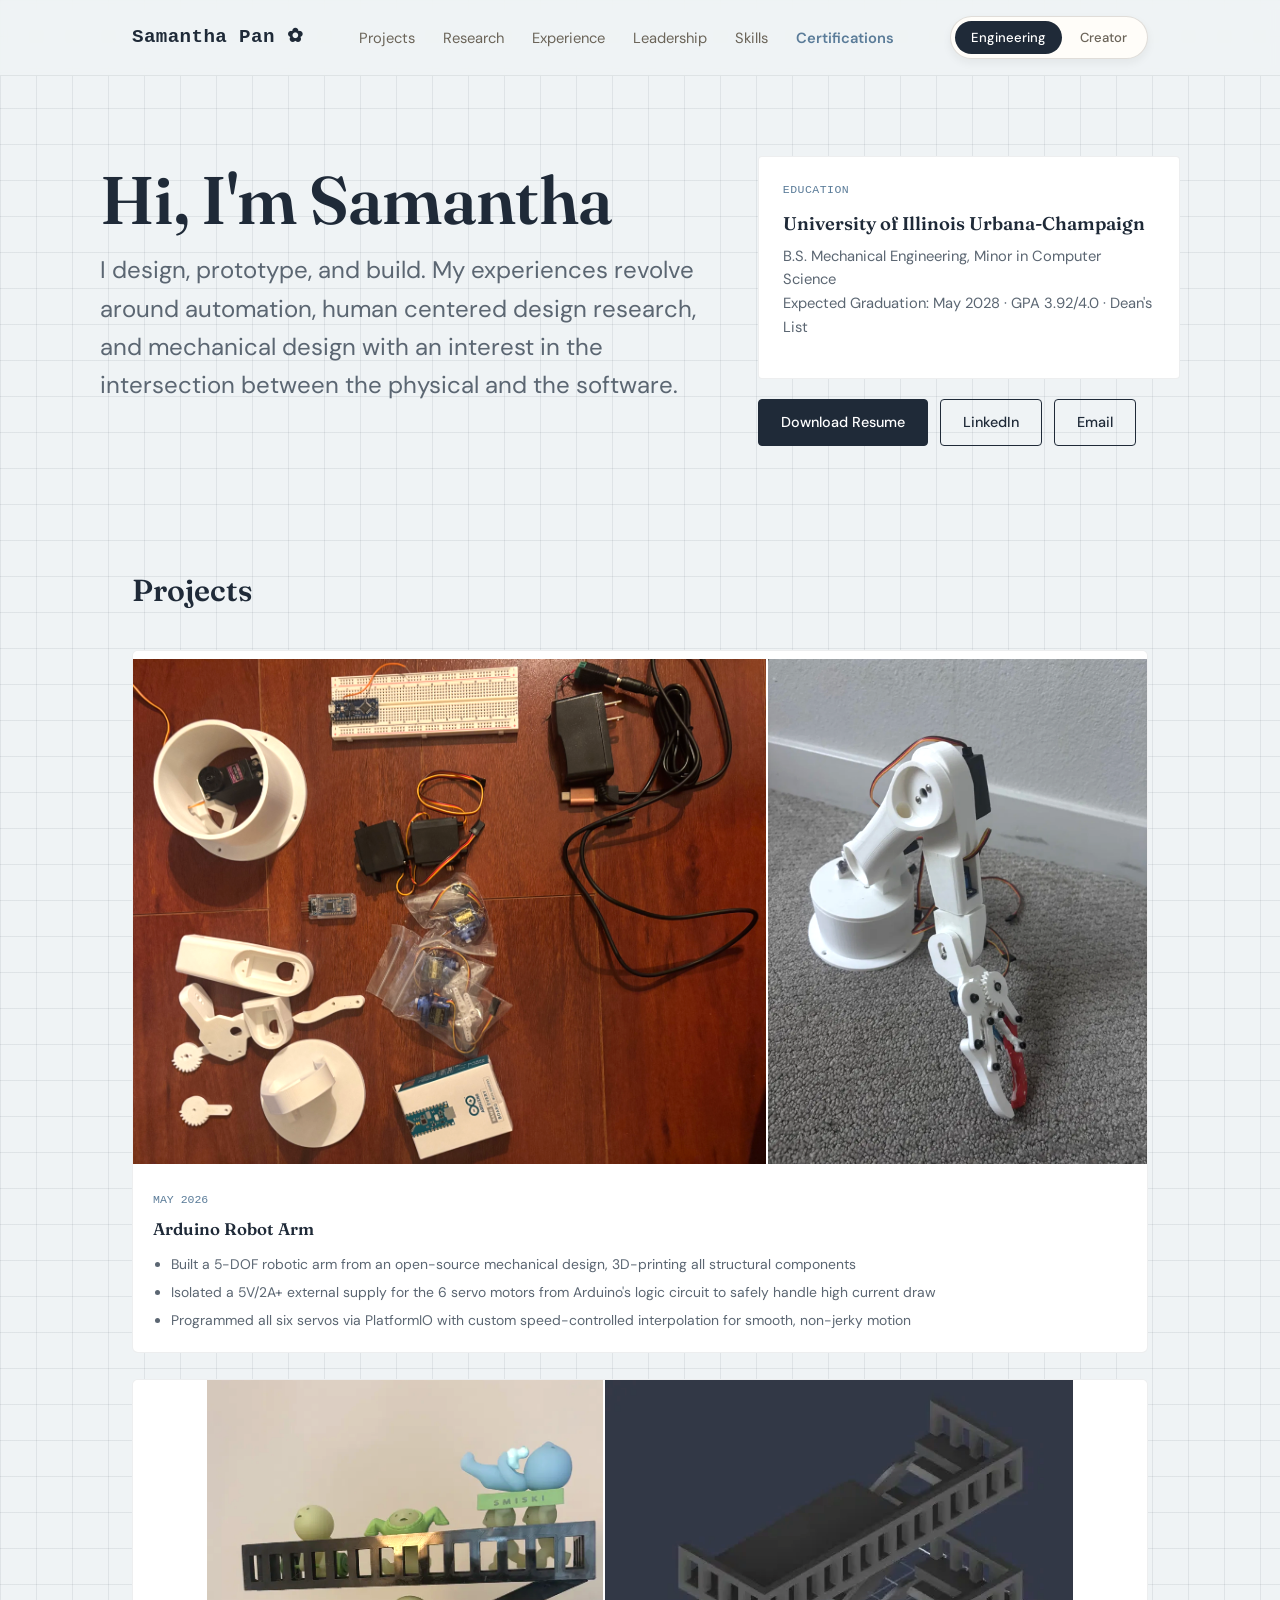
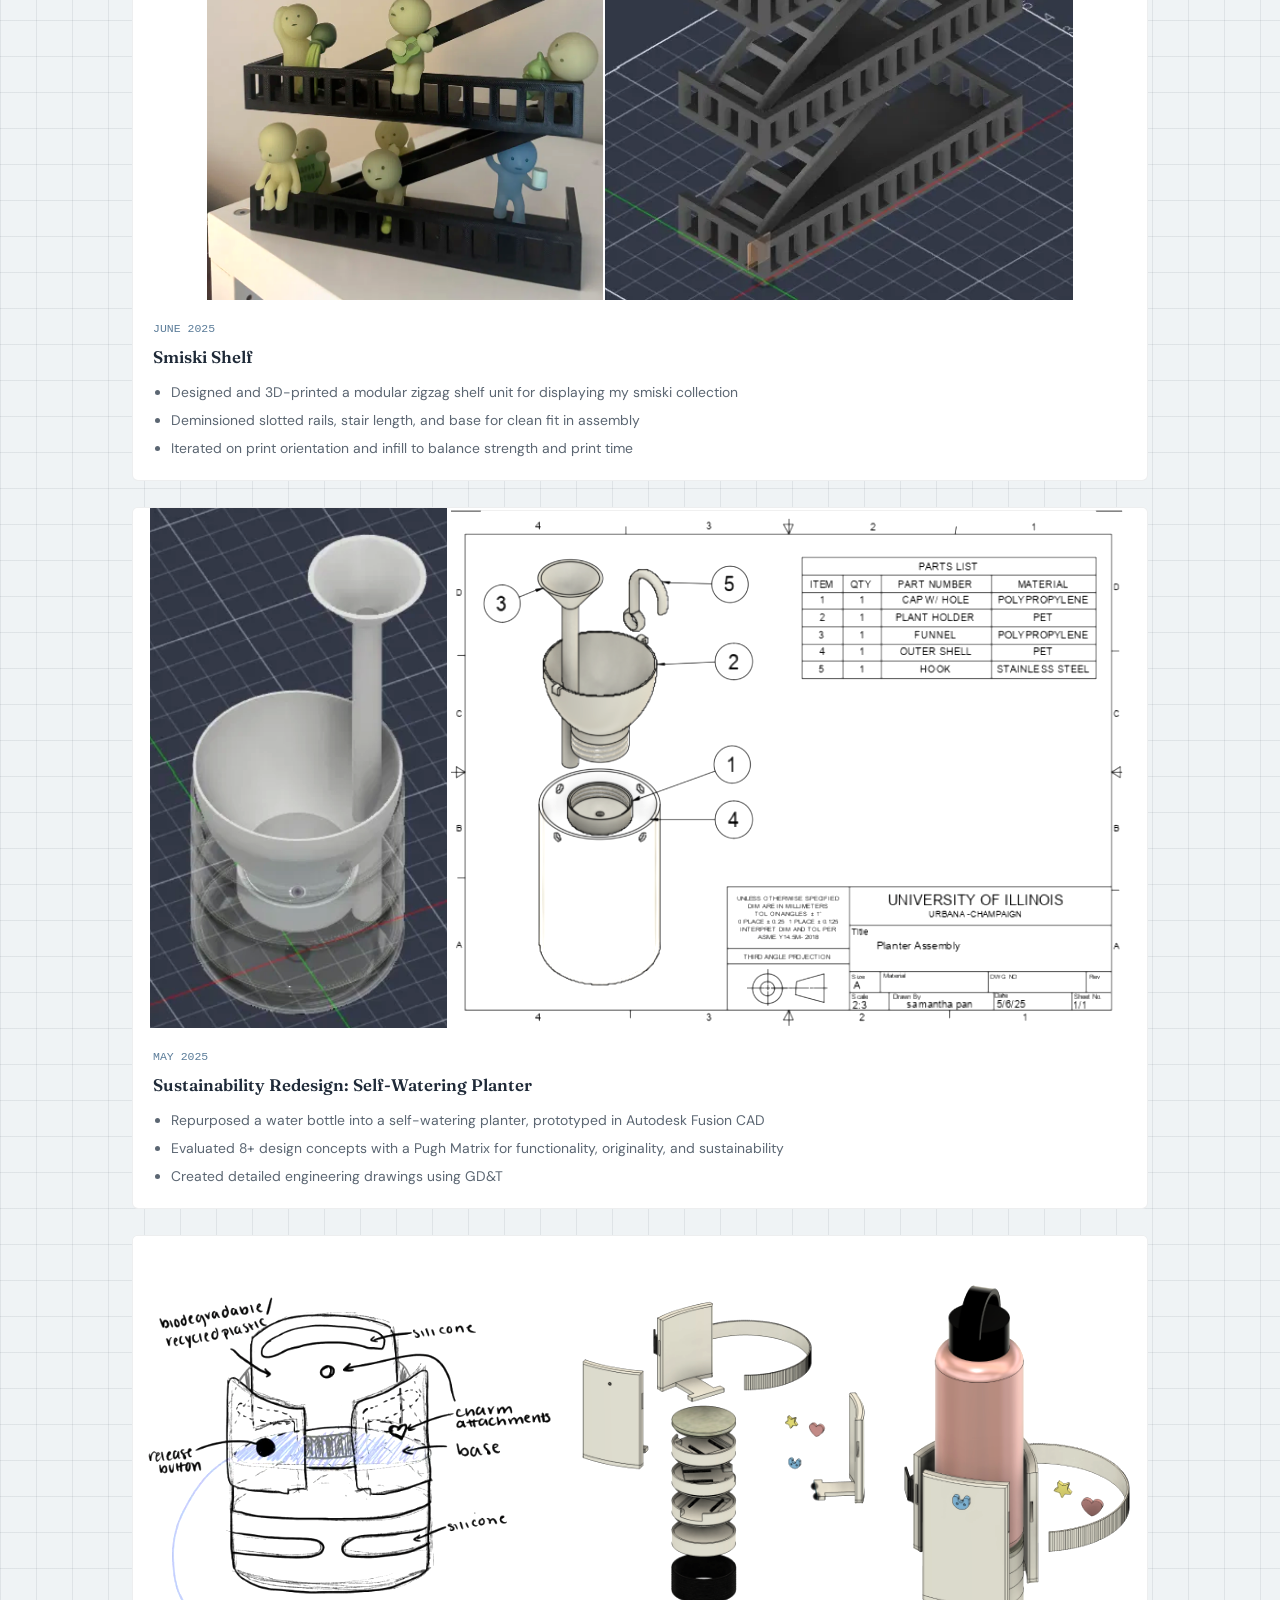
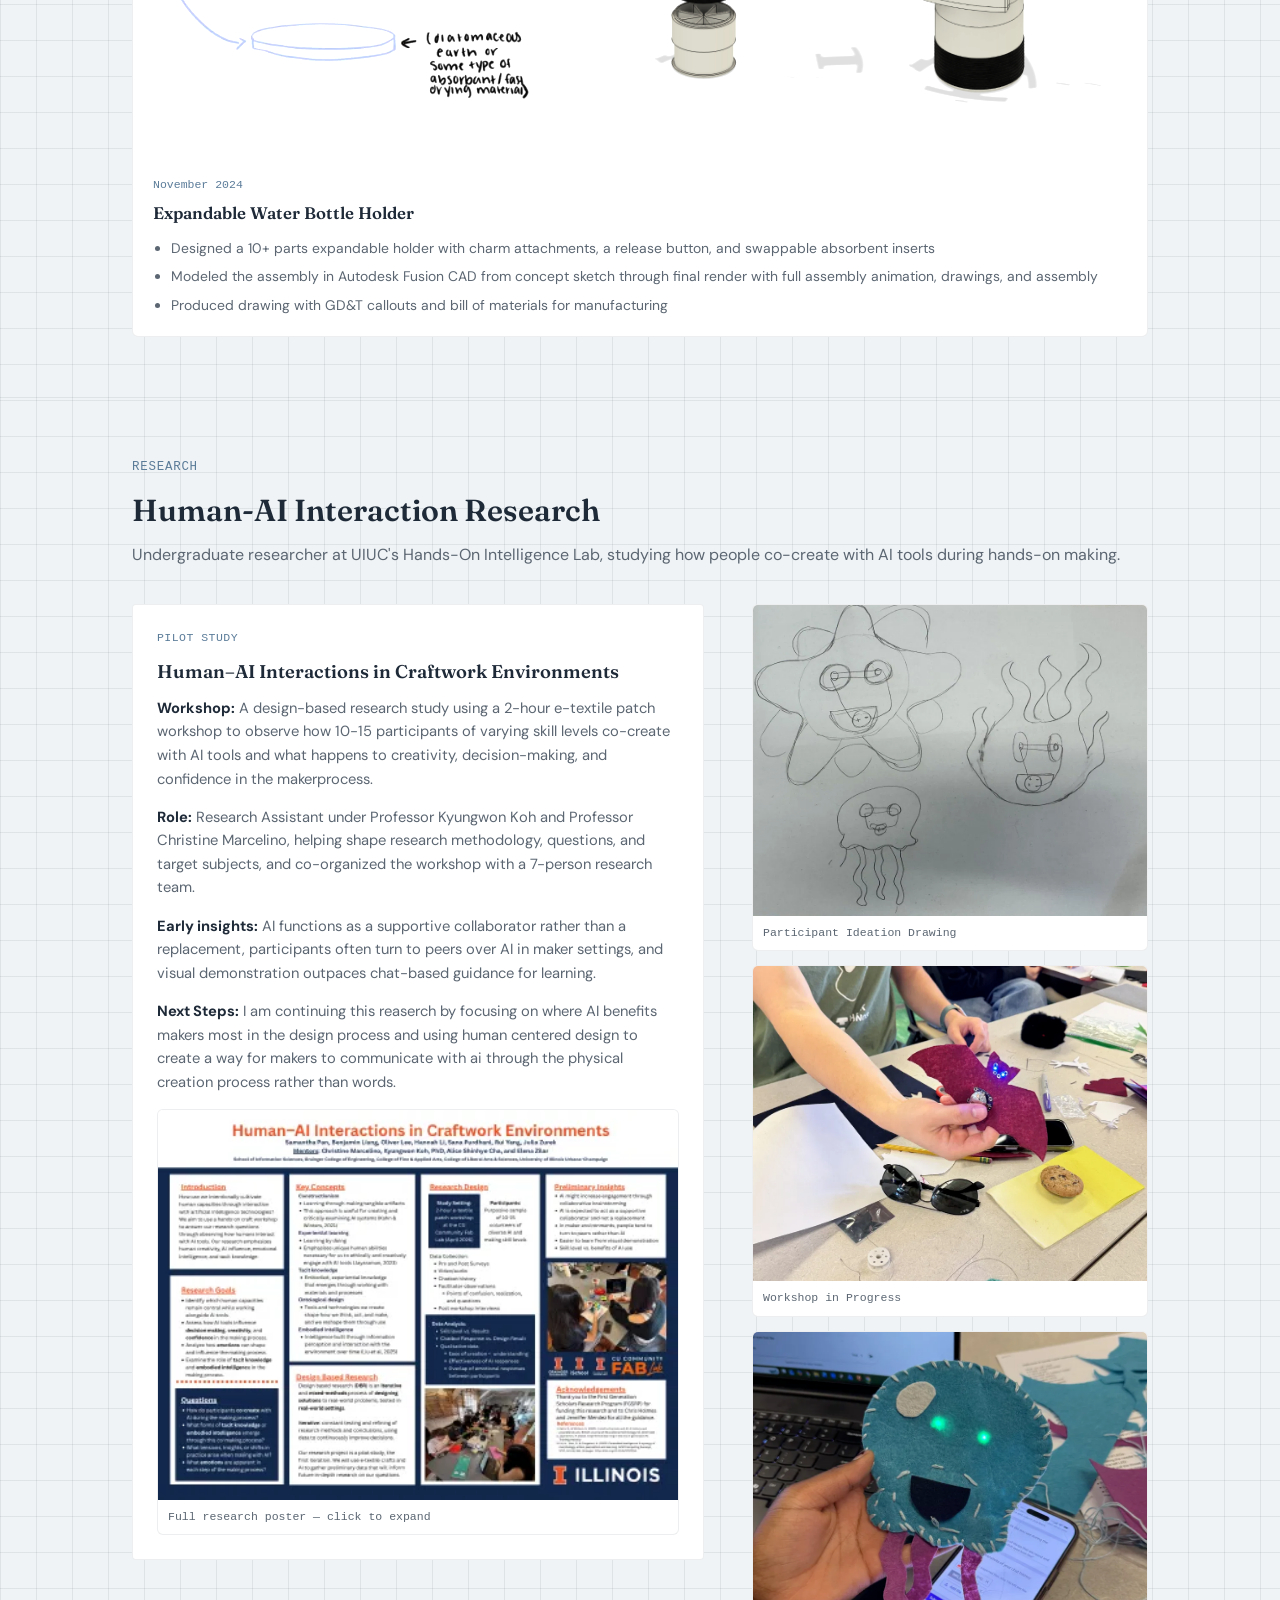
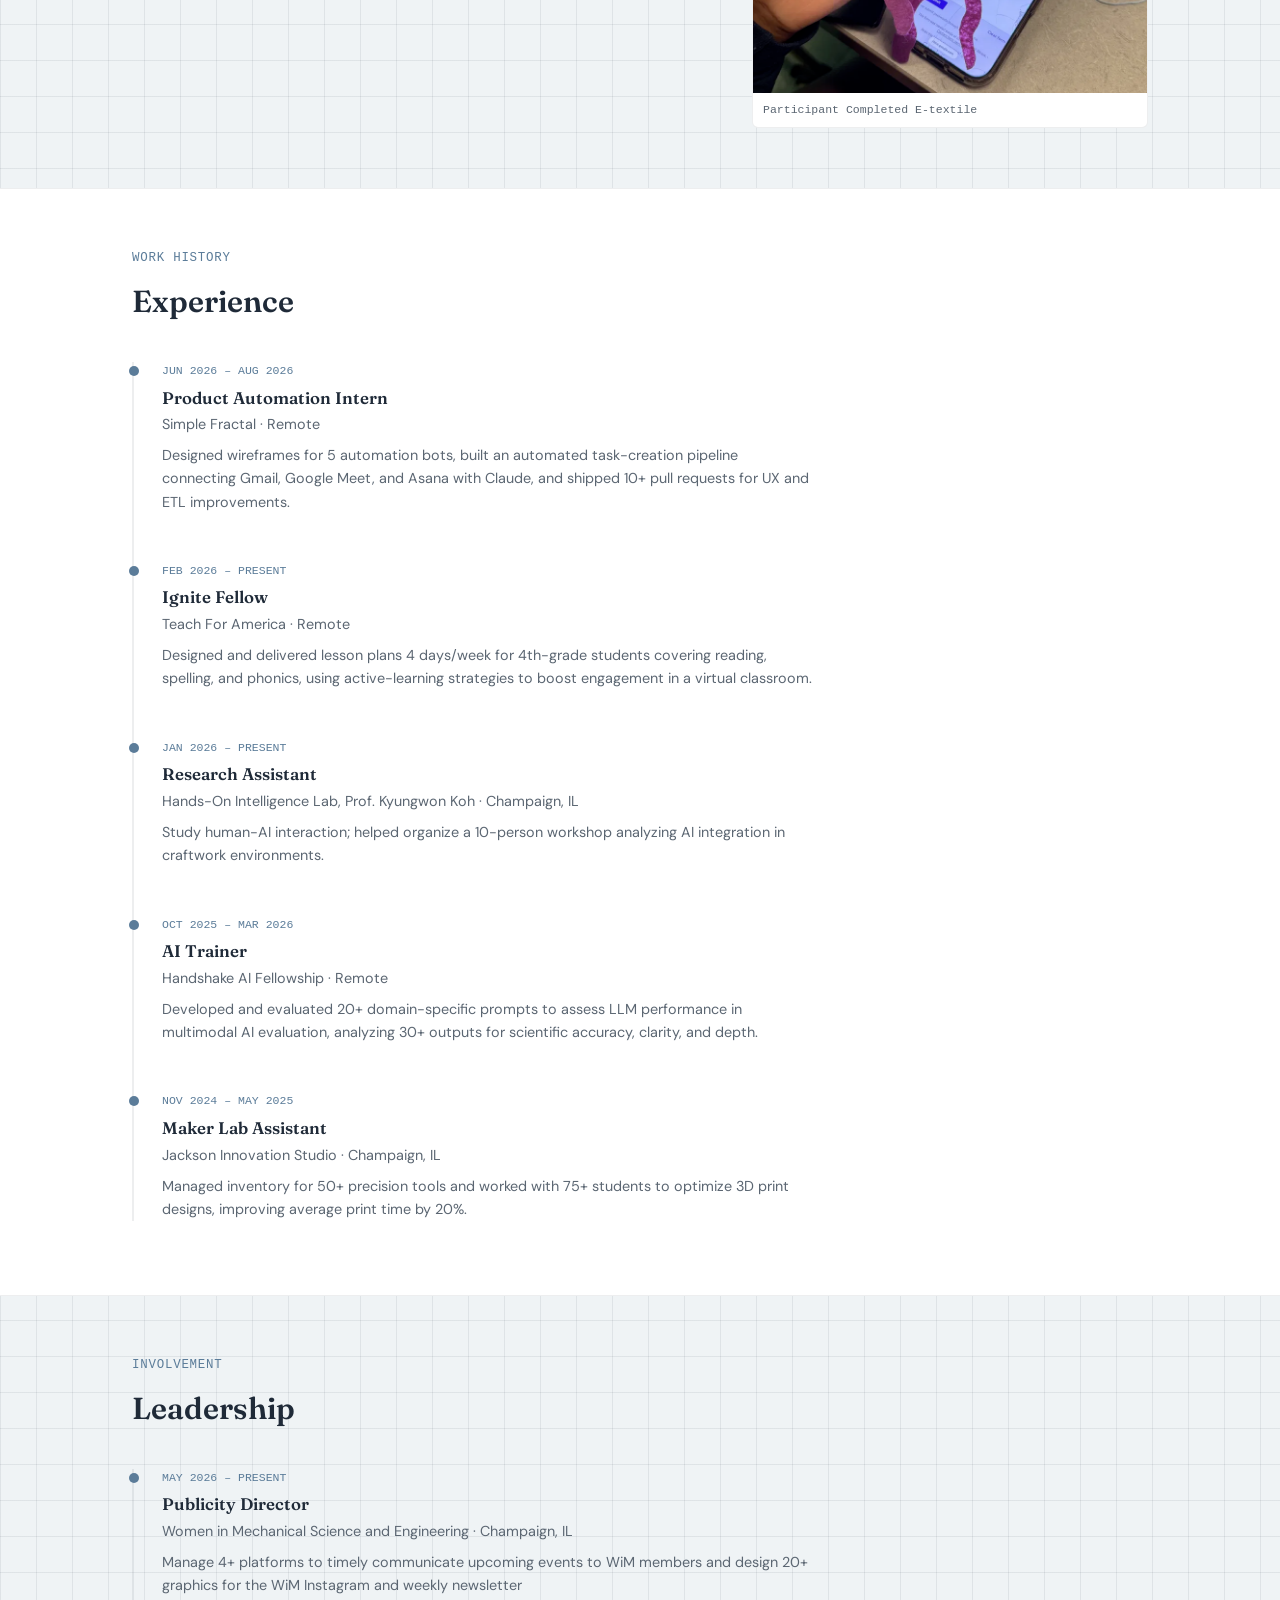
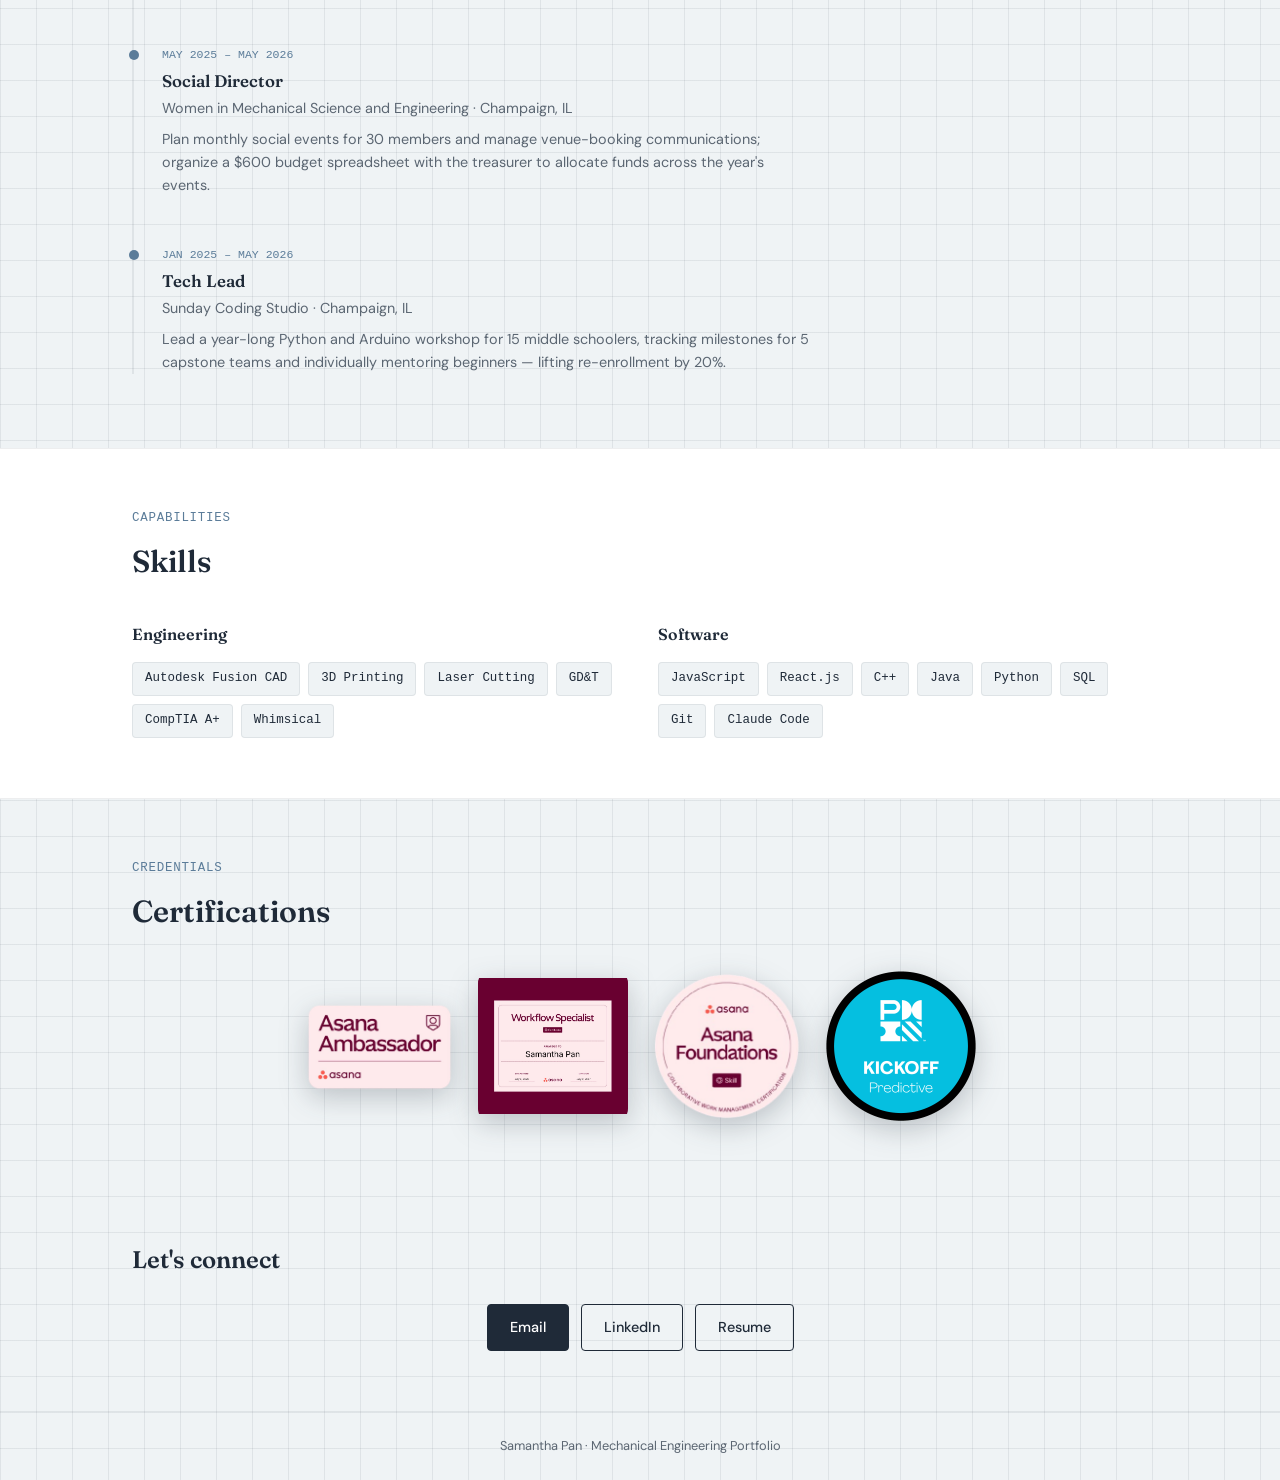
==== commit 6299c243: "Website changes" ====
--- a/index.html
+++ b/index.html
@@ -17,7 +17,7 @@
 
   <nav>
     <div class="wrap">
-      <div class="brand">Samantha ✿</div>
+      <div class="brand">Samantha Pan ✿</div>
       <ul>
         <li><a href="#about">About</a></li>
         <li><a href="#platforms">Platforms</a></li>
@@ -35,7 +35,7 @@
     <div class="hero-grid">
       <div>
         <span class="note">Welcome to my page —</span>
-        <h1>Samantha Pan</h1>
+        <h1>Hi, i'm Samantha</h1>
         <p class="tagline">Matcha enthusiast, foodie, designer, and engineer</p>
         <div class="social-icons">
           <a class="social-icon" href="https://instagram.com/samamypan" target="_blank" aria-label="Instagram">
@@ -108,7 +108,7 @@
 
   <section id="featured">
     <div class="wrap reveal">
-      <div class="section-head"><h2>Featured content</h2><p>Swap these placeholders for your actual posts, thumbnails, and stats.</p></div>
+      <div class="section-head"><h2>Featured content</h2></div>
       <div class="featured-grid">
         <div class="polaroid"><div class="photo real"><img src="assets/fkro.png" alt="FKRO Matcha collab"></div><div class="cap">Instagram Story · FKRO Matcha collab</div></div>
         <div class="polaroid"><div class="photo real"><img src="assets/owala.png" alt="Owala ambassador content"></div><div class="cap">Instagram Story · Owala ambassador</div></div>
@@ -152,7 +152,7 @@
 
   <nav>
     <div class="wrap">
-      <div class="brand mono">Samantha ✿</div>
+      <div class="brand mono">Samantha Pan ✿</div>
       <ul>
         <li><a href="#eng-projects">Projects</a></li>
         <li><a href="#eng-research">Research</a></li>
@@ -171,19 +171,21 @@
   <header class="hero wrap">
     <div class="eng-hero-grid">
       <div>
-        <h1>Samantha Pan</h1>
-        <p class="tagline">I design, prototype, and build — from CAD models to code. Currently a Junior at the UIUC studying Mechanical Engineering, with an interest in robotics, design, and product management. I have gained experiences working with both hardware and software development, as well as conducting research in human AI interaction in makerspaces and human centered design.</p>
-        <div class="eng-links">
+        <h1>Hi, I'm Samantha</h1>
+        <p class="tagline">I design, prototype, and build. My experiences revolve around automation, human centered design research, and mechanical design with an interest in the intersection between the physical and the software. </p>
+      </div>
+      <div>
+        <div class="spec-card">
+          <div class="label">EDUCATION</div>
+          <h3>University of Illinois Urbana-Champaign</h3>
+          <p>B.S. Mechanical Engineering, Minor in Computer Science<br>Expected Graduation: May 2028 · GPA 3.92/4.0 · Dean's List</p>
+        </div>
+        <div class="eng-links" style="margin-top:20px;">
           <a class="eng-btn solid" href="assets/resume.pdf" target="_blank">Download Resume</a>
           <a class="eng-btn" href="https://www.linkedin.com/in/samanthap6" target="_blank">LinkedIn</a>
           <a class="eng-btn" href="mailto:samanthapan06@gmail.com">Email</a>
         </div>
       </div>
-      <div class="spec-card">
-        <div class="label">EDUCATION</div>
-        <h3>University of Illinois Urbana-Champaign</h3>
-        <p>B.S. Mechanical Engineering, Minor in Computer Science<br>Expected May 2028 · GPA 3.92/4.0 · Dean's List</p>
-      </div>
     </div>
   </header>
 
@@ -193,9 +195,10 @@
         <h2>Projects</h2>
       </div>
       <div class="eng-projects">
-        <div class="proj-card">
-          <div class="proj-photo grad-1" style="padding:0;">
-            <img src="assets/roboarm.png" alt="Assembled Arduino robot arm" style="width:100%;">
+        <div class="proj-card proj-card-wide">
+          <div class="proj-photo" style="padding:0;display:flex;">
+            <a href="assets/robotParts.jpeg" target="_blank"><img src="assets/robotParts.jpeg" alt="Robot arm components and parts laid out before assembly"></a>
+            <a href="assets/roboarm.png" target="_blank"><img src="assets/roboarm.png" alt="Assembled Arduino robot arm"></a>
           </div>
           <div class="proj-body">
             <div class="date">MAY 2026</div>
@@ -207,10 +210,10 @@
             </ul>
           </div>
         </div>
-        <div class="proj-card">
+        <div class="proj-card proj-card-wide">
           <div class="proj-photo" style="padding:0;display:flex;">
-            <img src="assets/shelfPrint.png" alt="3D-printed zigzag display shelf, angle 1" style="width:50%; background:#1a1a1a;">
-            <img src="assets/stairCAD.png" alt="Zigzag shelf CAD model" style="width:50%;background:#1a1a1a;">
+            <a href="assets/shelfPrint.png" target="_blank"><img src="assets/shelfPrint.png" alt="3D-printed zigzag display shelf, angle 1" style="background:#1a1a1a;"></a>
+            <a href="assets/stairCAD.png" target="_blank"><img src="assets/stairCAD.png" alt="Zigzag shelf CAD model" style="background:#1a1a1a;"></a>
           </div>
           <div class="proj-body">
             <div class="date">JUNE 2025</div>
@@ -222,9 +225,10 @@
             </ul>
           </div>
         </div>
-        <div class="proj-card">
-          <div class="proj-photo grad-2" style="padding:0;">
-            <img src="assets/planter.png" alt="Self-watering planter CAD render" style="width:100%;">
+        <div class="proj-card proj-card-wide">
+          <div class="proj-photo" style="padding:0;display:flex;">
+            <a href="assets/planter.png" target="_blank"><img src="assets/planter.png" alt="Self-watering planter CAD render"></a>
+            <a href="assets/planterExploded.png" target="_blank"><img src="assets/planterExploded.png" alt="Self-watering planter exploded assembly drawing" style="background:#fff;"></a>
           </div>
           <div class="proj-body">
             <div class="date">MAY 2025</div>
@@ -236,6 +240,21 @@
             </ul>
           </div>
         </div>
+        <div class="proj-card proj-card-wide">
+          <div class="proj-photo" style="padding:0;display:flex;">
+            <a href="assets/bottleHolderInitialDesign.png" target="_blank"><img src="assets/bottleHolderInitialDesign.png" alt="Expandable water bottle holder CAD render" style="background:#fff;"></a>
+            <a href="assets/bottleHolderExploded.png" target="_blank"><img src="assets/bottleHolderExploded.png" alt="Expandable water bottle holder exploded assembly view" style="background:#fff;"></a>
+          </div>
+          <div class="proj-body">
+            <div class="date">November 2024</div>
+            <h3>Expandable Water Bottle Holder</h3>
+            <ul>
+              <li>Designed a 10+ parts expandable holder with charm attachments, a release button, and swappable absorbent inserts</li>
+              <li>Modeled the assembly in Autodesk Fusion CAD from concept sketch through final render with full assembly animation, drawings, and assembly</li>
+              <li>Produced drawing with GD&T callouts and bill of materials for manufacturing</li>
+            </ul>
+          </div>
+        </div>
       </div>
     </div>
   </section>
@@ -244,7 +263,7 @@
     <div class="wrap reveal">
       <div class="section-head">
         <span class="eng-tag">RESEARCH</span>
-        <h2>Human-AI Interaction</h2>
+        <h2>Human-AI Interaction Research</h2>
         <p>Undergraduate researcher at UIUC's Hands-On Intelligence Lab, studying how people co-create with AI tools during hands-on making.</p>
       </div>
       <div class="eng-hero-grid" style="align-items:start;">
--- a/style.css
+++ b/style.css
@@ -110,7 +110,7 @@
 #view-creator .hero{padding:72px 0 56px;}
 .hero-grid{display:grid;grid-template-columns:1.2fr 1fr;gap:48px;align-items:center;}
 .hero h1{font-size:clamp(3rem, 7vw, 5.2rem);line-height:0.95;letter-spacing:-0.01em;}
-.hero .tagline{margin-top:20px;max-width:38ch;font-size:1.15rem;color:var(--ink-soft);}
+.hero .tagline{margin-top:20px;max-width:38ch;font-size:1.5rem;color:var(--ink-soft);}
 .social-icons{margin-top:28px;display:flex;flex-wrap:wrap;gap:12px;}
 .social-icon{
   width:44px;height:44px;border-radius:50%;
@@ -148,7 +148,7 @@
   max-width:200px;margin:0 auto;
   transform:rotate(-3deg);
 }
-.pull-photo img{display:block;width:100%;height:auto;filter:drop-shadow(0 16px 20px rgba(46,43,36,0.28));}
+.pull-photo img{display:block;width:100%;height:auto;filter:brightness(1.18) contrast(1.05) drop-shadow(0 16px 20px rgba(46,43,36,0.28));}
 @media (max-width:820px){ .about-grid{grid-template-columns:1fr;} }
 
 .single-stat{
@@ -235,7 +235,7 @@
   color:var(--navy);
   margin-top:10px;
 }
-#view-engineering .hero .tagline{margin-top:18px;max-width:44ch;font-size:1.08rem;color:var(--eng-soft);}
+#view-engineering .hero .tagline{margin-top:18px;max-width:44ch;font-size:1.5rem;color:var(--eng-soft);}
 .eng-links{margin-top:26px;display:flex;flex-wrap:wrap;gap:12px;}
 .eng-btn{
   display:inline-block;padding:11px 22px;border-radius:4px;
@@ -281,13 +281,21 @@
 
 .eng-projects{display:grid;grid-template-columns:repeat(auto-fit,minmax(280px,1fr));gap:26px;}
 .proj-card{background:#fff;border:1px solid var(--blueprint-line);border-radius:6px;overflow:hidden;}
+.proj-card-wide{grid-column:1 / -1;}
+.proj-card-wide .proj-photo{height:520px;}
 .proj-photo{
-  height:220px;
-  display:flex;align-items:center;justify-content:center;
-  background:#eef2f4;
+  height:320px;
+  display:flex;align-items:center;justify-content:center;gap:2px;
+  background:#fff;
   font-family:'JetBrains Mono',monospace;
 }
-.proj-photo img{height:100%;width:auto;max-width:100%;object-fit:contain;display:block;}
+.proj-photo a{display:block;height:100%;flex:0 1 auto;min-width:0;}
+.proj-photo img{
+  height:100%;width:auto;max-width:100%;object-fit:contain;display:block;
+  filter:brightness(1.1) saturate(1.08);
+  transition:filter .2s ease, transform .2s ease;
+}
+.proj-photo a:hover img{filter:brightness(1.2) saturate(1.15);transform:scale(1.02);cursor:zoom-in;}
 .proj-photo.grad-1{background:linear-gradient(155deg,#5B7C99,#1F2A38);}
 .proj-photo.grad-2{background:linear-gradient(155deg,#8CA07B,#3F4F3A);}
 .proj-photo.grad-3{background:linear-gradient(155deg,#7A8A9A,#2E3B48);}
